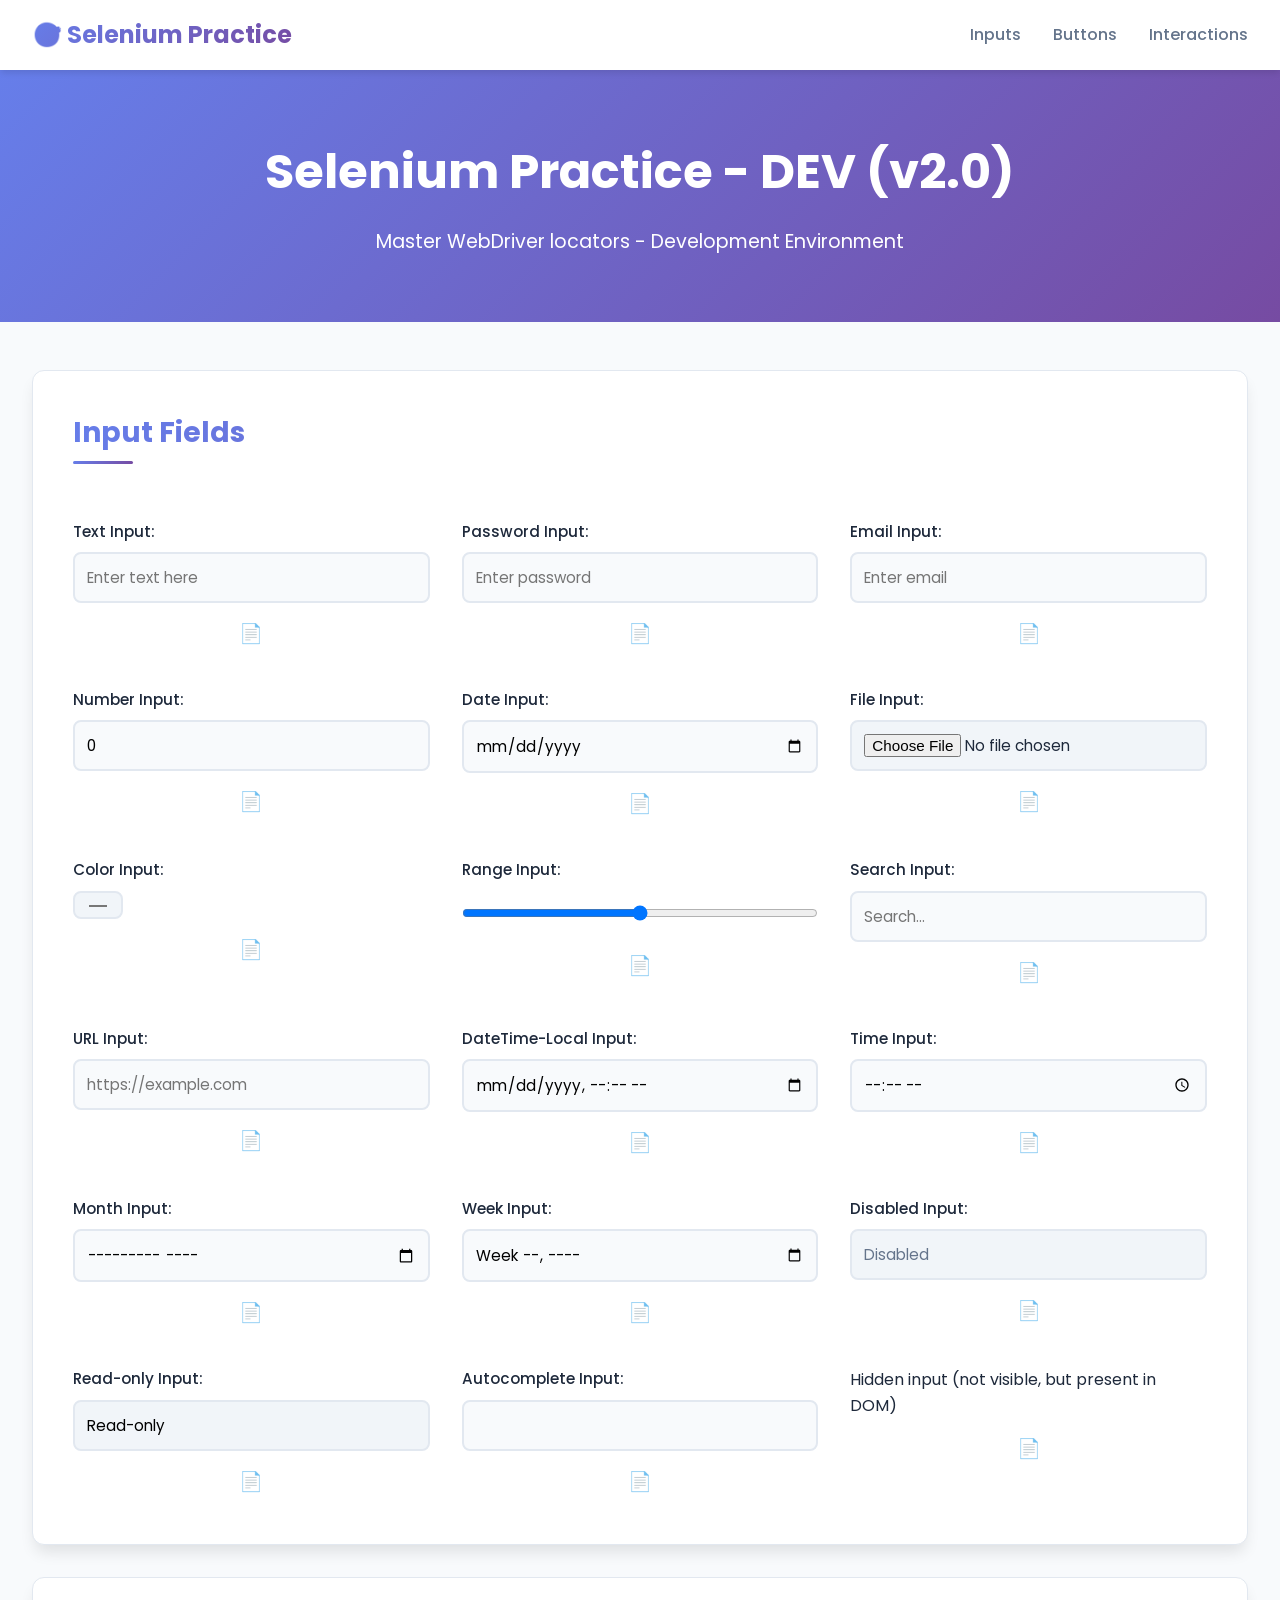
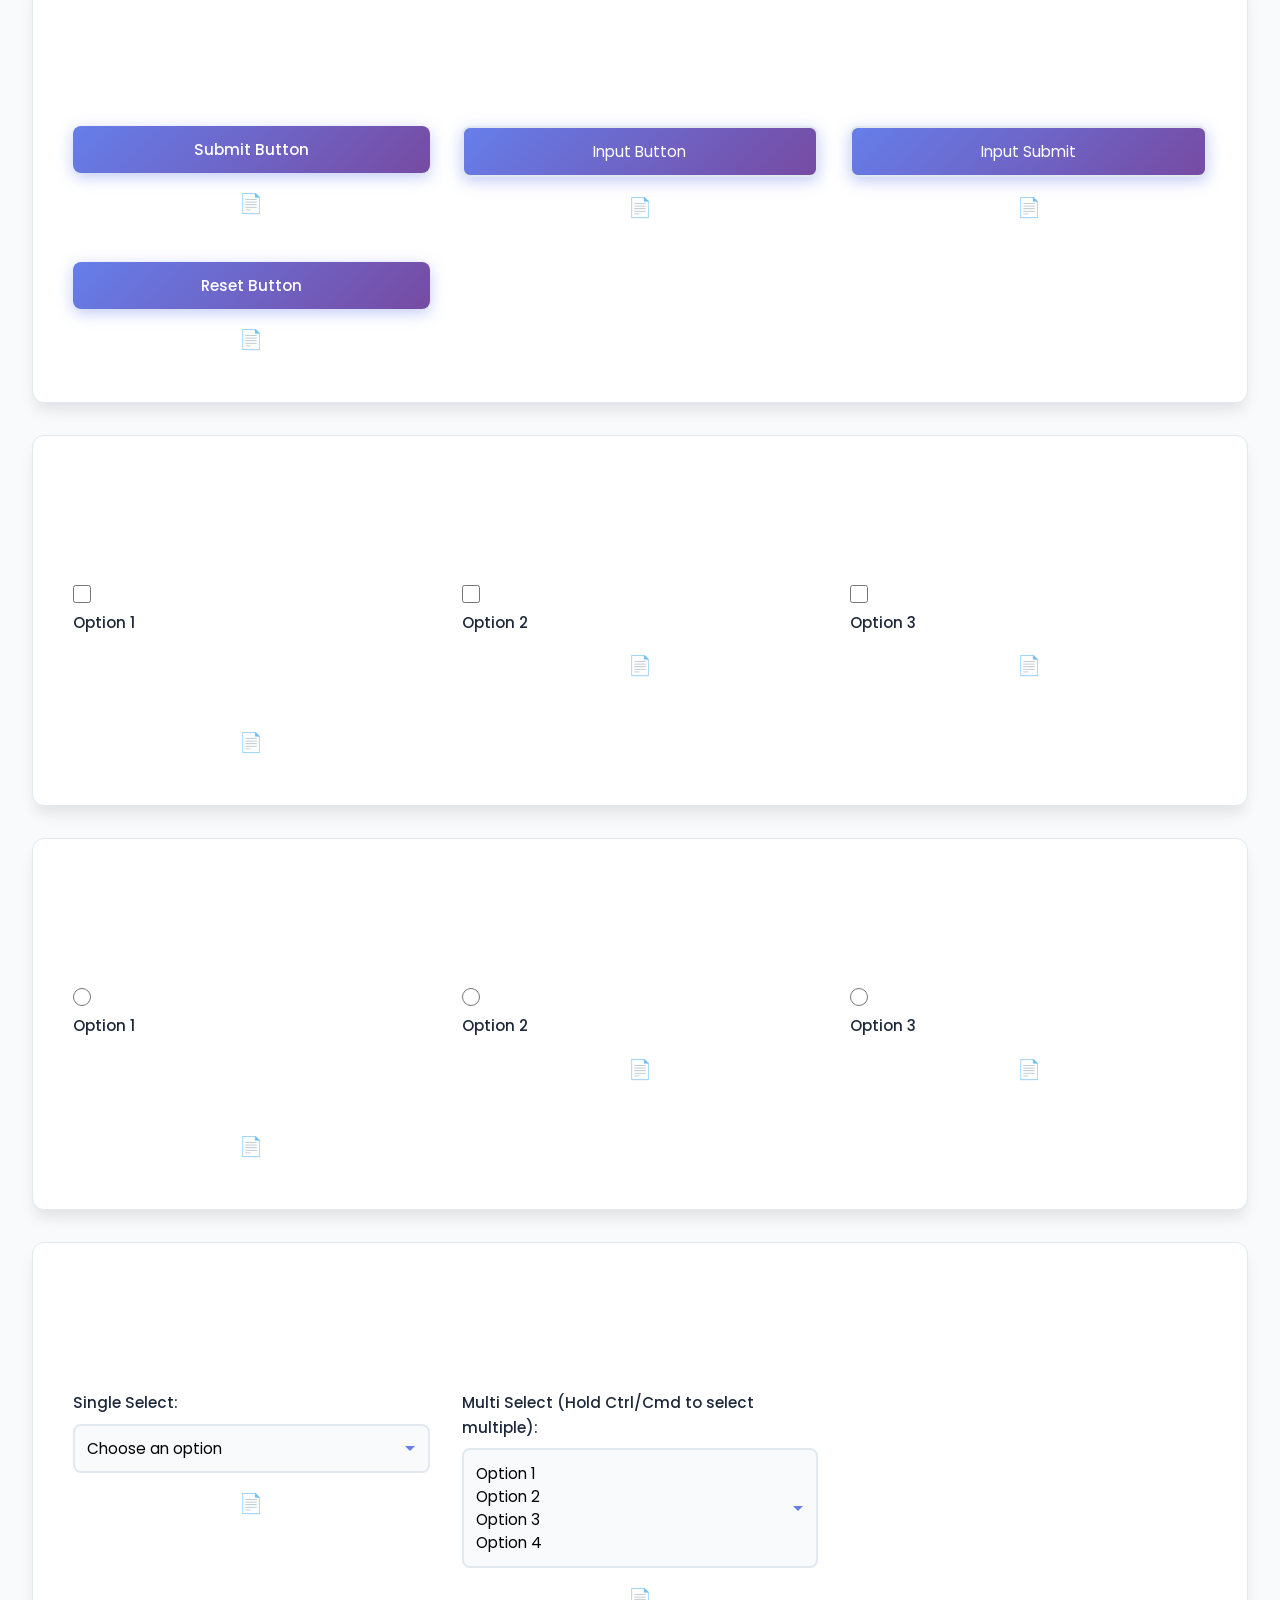
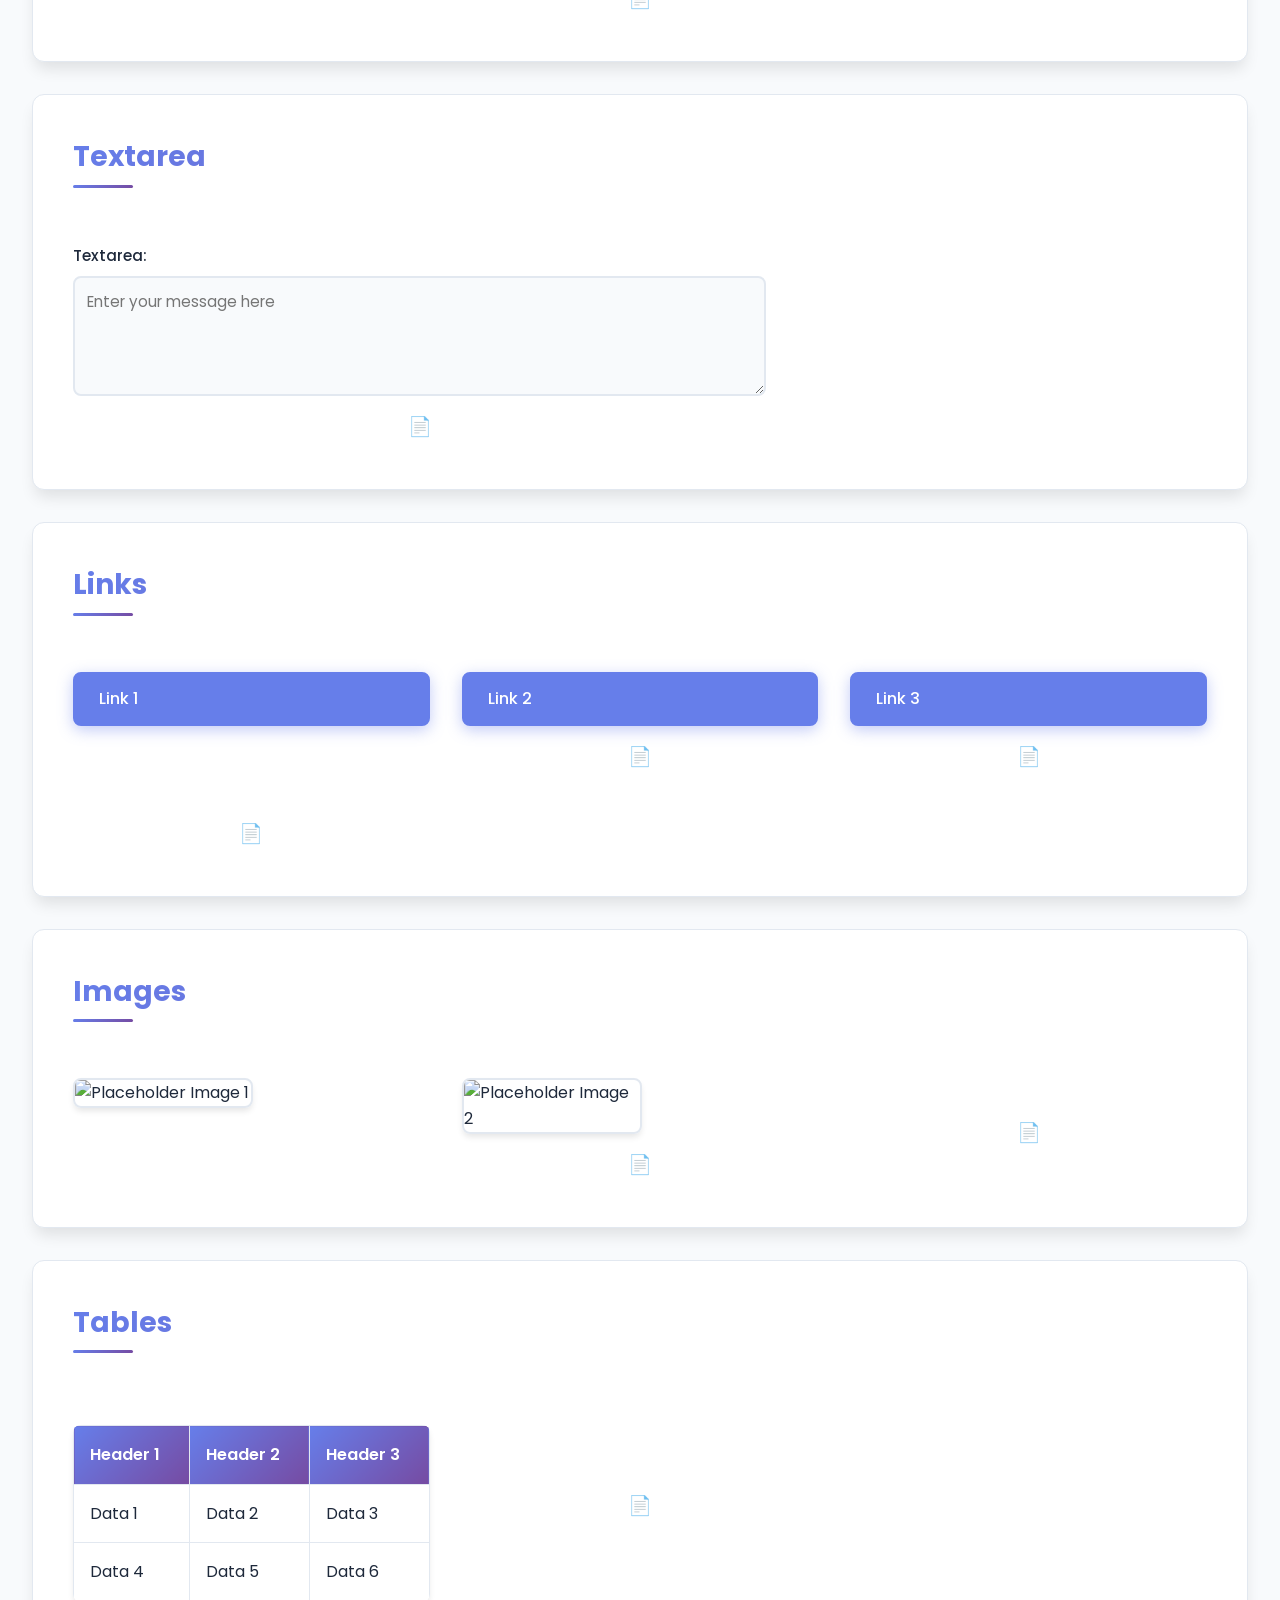
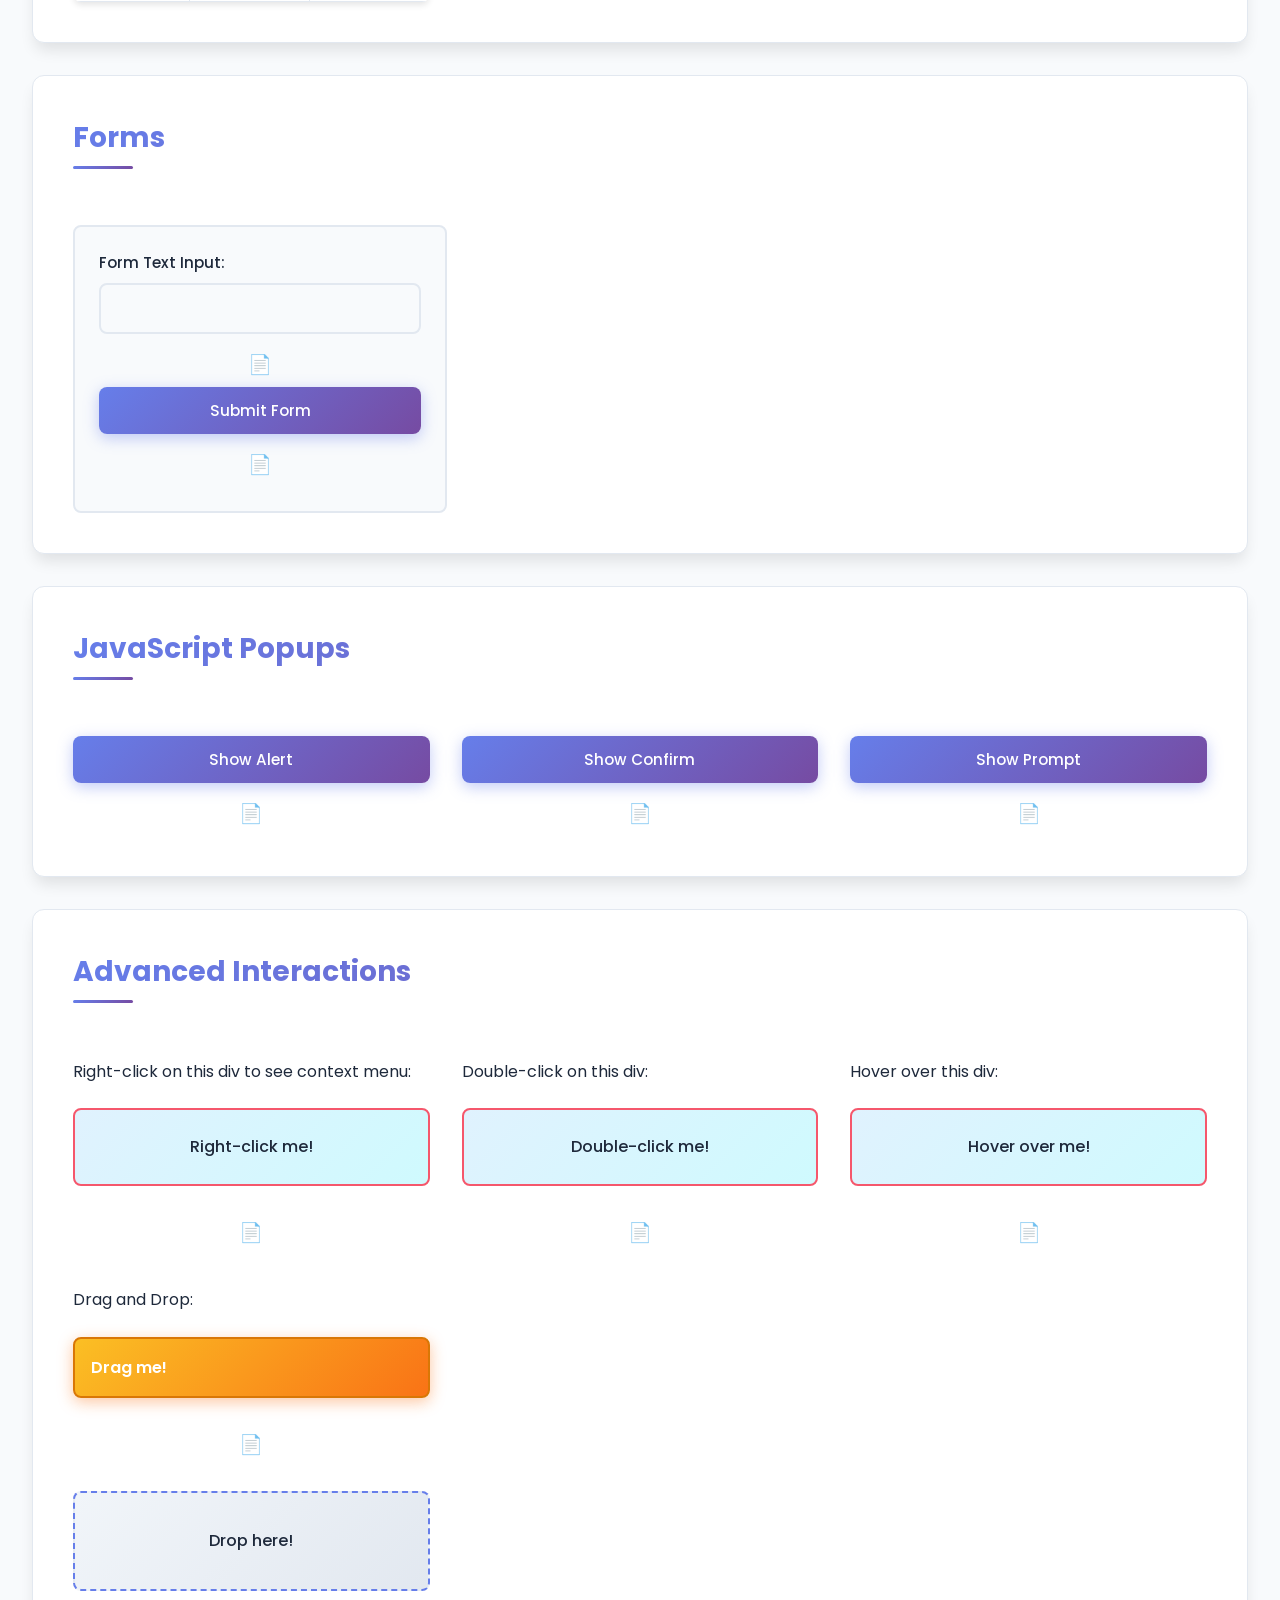
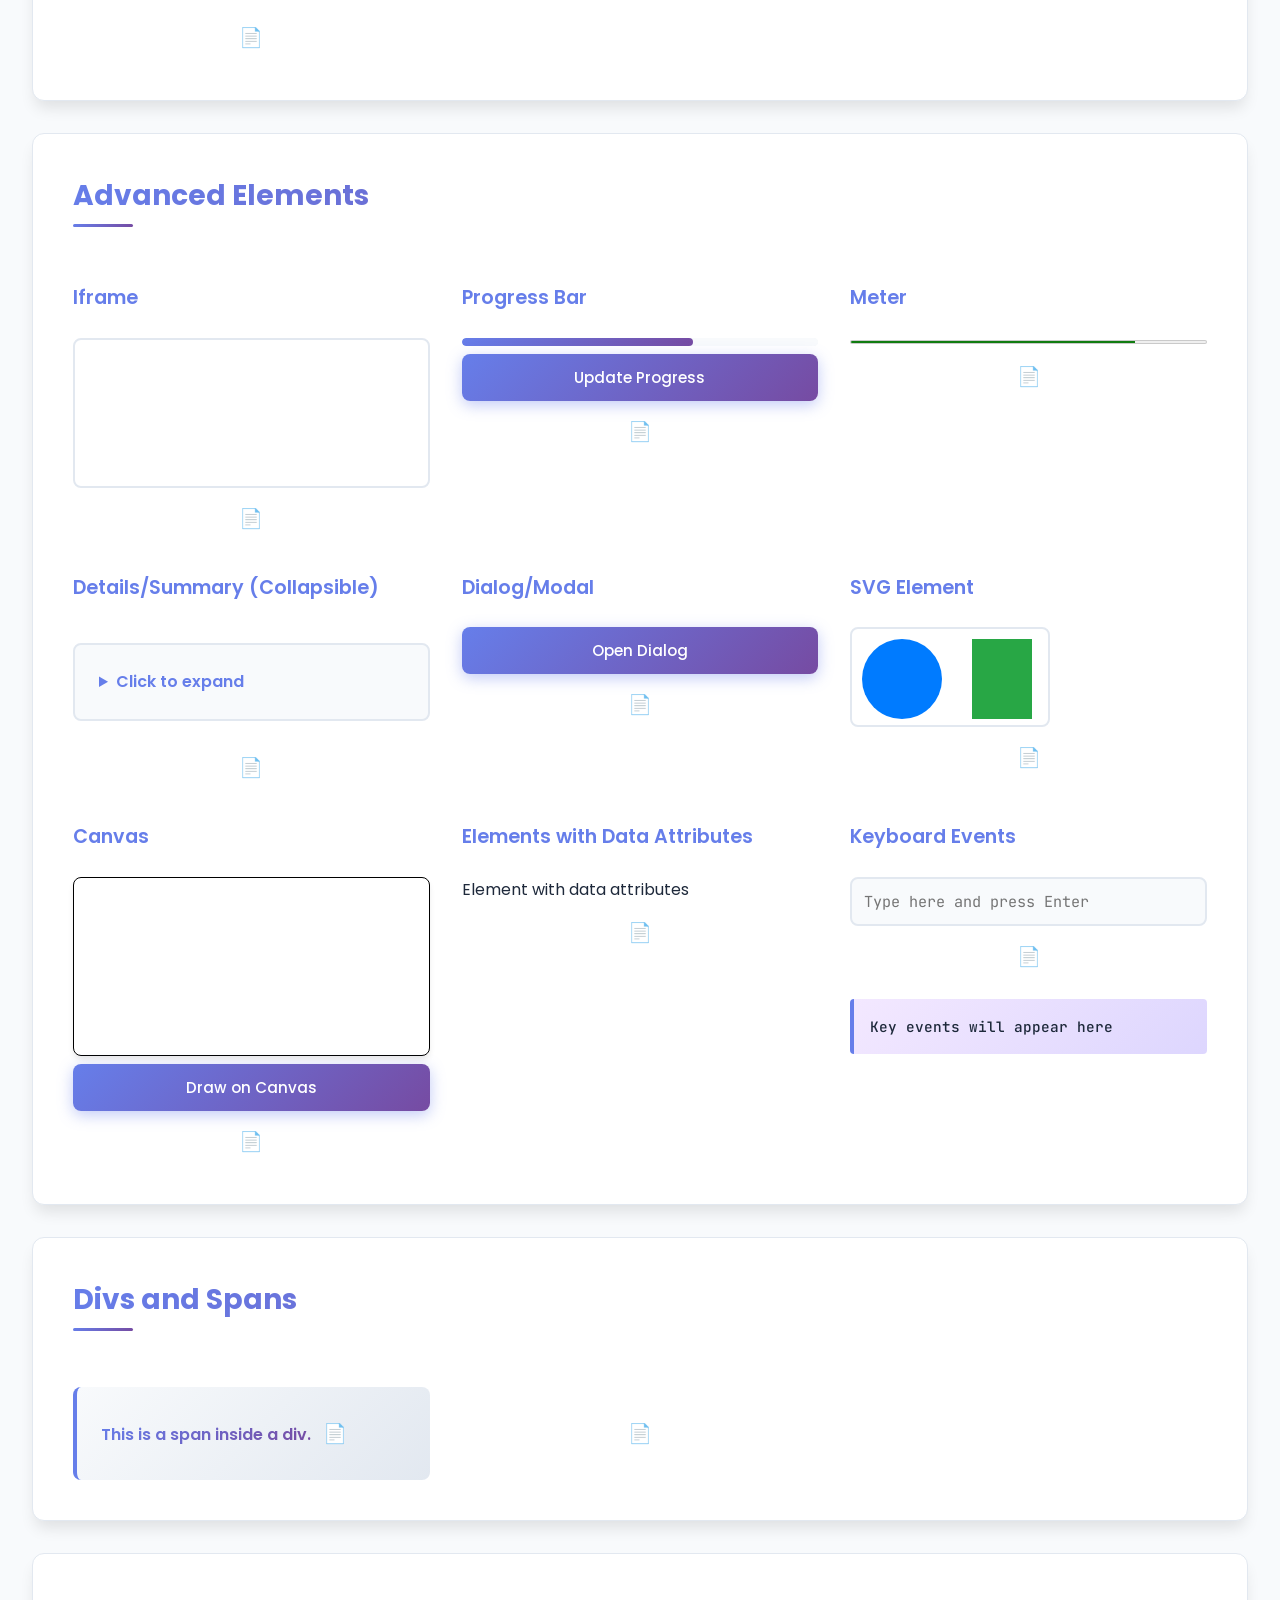
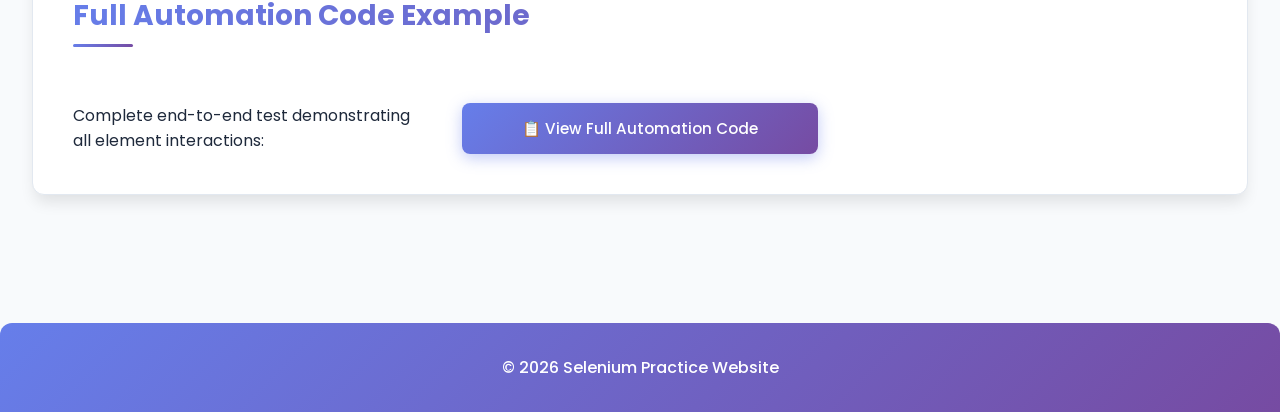
==== dev/index.html @ 6334b83e "Implement Subdirectory-based Multi-Environment Portal (Dev, QA, Prod)" ====
<!DOCTYPE html>
<html lang="en">

<head>
    <meta charset="UTF-8">
    <meta name="viewport" content="width=device-width, initial-scale=1.0">
    <title>Selenium Practice Locators</title>
    <link
        href="https://fonts.googleapis.com/css2?family=Poppins:wght@400;500;600;700&family=JetBrains+Mono:wght@400;600&display=swap"
        rel="stylesheet">
    <link rel="stylesheet" href="style.css">
</head>

<body>
    <nav class="navbar">
        <div class="nav-container">
            <h1 class="nav-logo">🎯 Selenium Practice</h1>
            <ul class="nav-menu">
                <li><a href="#inputs" class="nav-link">Inputs</a></li>
                <li><a href="#buttons" class="nav-link">Buttons</a></li>
                <li><a href="#advanced-interactions" class="nav-link">Interactions</a></li>
            </ul>
        </div>
    </nav>

    <header class="hero">
        <div class="hero-content">
            <h1>Selenium Practice - DEV (v2.0)</h1>
            <p>Master WebDriver locators - Development Environment</p>
        </div>
    </header>

    <!-- Code Popup Modal -->
    <div id="codeModal" class="modal">
        <div class="modal-content">
            <div class="modal-header">
                <h3 id="modalTitle">Selenium Code</h3>
                <button class="modal-close" onclick="closeCodeModal()">&times;</button>
            </div>
            <div class="modal-body">
                <div id="explanationSection" class="explanation-section">
                    <h4>How to use:</h4>
                    <p id="modalExplanation"></p>
                </div>
                <h4>Selenium Code:</h4>
                <div id="modalCode" class="modal-code"></div>
                <button class="btn btn-copy" onclick="copyToClipboard()">📋 Copy Code</button>
            </div>
        </div>
    </div>

    <main>
        <section id="inputs" class="section">
            <h2>Input Fields</h2>
            <div class="element-container">
                <label for="text-input">Text Input:</label>
                <input type="text" id="text-input" name="textInput" placeholder="Enter text here">
                <button class="icon-btn" onclick="showSeleniumCode('text-input')" title="View Selenium Code">📄</button>
            </div>
            <div class="element-container">
                <label for="password-input">Password Input:</label>
                <input type="password" id="password-input" name="passwordInput" placeholder="Enter password">
                <button class="icon-btn" onclick="showSeleniumCode('password-input')"
                    title="View Selenium Code">📄</button>
            </div>
            <div class="element-container">
                <label for="email-input">Email Input:</label>
                <input type="email" id="email-input" name="emailInput" placeholder="Enter email">
                <button class="icon-btn" onclick="showSeleniumCode('email-input')"
                    title="View Selenium Code">📄</button>
            </div>
            <div class="element-container">
                <label for="number-input">Number Input:</label>
                <input type="number" id="number-input" name="numberInput" value="0">
                <button class="icon-btn" onclick="showSeleniumCode('number-input')"
                    title="View Selenium Code">📄</button>
            </div>
            <div class="element-container">
                <label for="date-input">Date Input:</label>
                <input type="date" id="date-input" name="dateInput">
                <button class="icon-btn" onclick="showSeleniumCode('date-input')" title="View Selenium Code">📄</button>
            </div>
            <div class="element-container">
                <label for="file-input">File Input:</label>
                <input type="file" id="file-input" name="fileInput">
                <button class="icon-btn" onclick="showSeleniumCode('file-input')" title="View Selenium Code">📄</button>
            </div>
            <div class="element-container">
                <label for="color-input">Color Input:</label>
                <input type="color" id="color-input" name="colorInput" value="#007bff">
                <button class="icon-btn" onclick="showSeleniumCode('color-input')"
                    title="View Selenium Code">📄</button>
            </div>
            <div class="element-container">
                <label for="range-input">Range Input:</label>
                <input type="range" id="range-input" name="rangeInput" min="0" max="100" value="50">
                <button class="icon-btn" onclick="showSeleniumCode('range-input')"
                    title="View Selenium Code">📄</button>
            </div>
            <div class="element-container">
                <label for="search-input">Search Input:</label>
                <input type="search" id="search-input" name="searchInput" placeholder="Search...">
                <button class="icon-btn" onclick="showSeleniumCode('search-input')"
                    title="View Selenium Code">📄</button>
            </div>
            <div class="element-container">
                <label for="url-input">URL Input:</label>
                <input type="url" id="url-input" name="urlInput" placeholder="https://example.com">
                <button class="icon-btn" onclick="showSeleniumCode('url-input')" title="View Selenium Code">📄</button>
            </div>
            <div class="element-container">
                <label for="datetime-local-input">DateTime-Local Input:</label>
                <input type="datetime-local" id="datetime-local-input" name="datetimeLocalInput">
                <button class="icon-btn" onclick="showSeleniumCode('datetime-local-input')"
                    title="View Selenium Code">📄</button>
            </div>
            <div class="element-container">
                <label for="time-input">Time Input:</label>
                <input type="time" id="time-input" name="timeInput">
                <button class="icon-btn" onclick="showSeleniumCode('time-input')" title="View Selenium Code">📄</button>
            </div>
            <div class="element-container">
                <label for="month-input">Month Input:</label>
                <input type="month" id="month-input" name="monthInput">
                <button class="icon-btn" onclick="showSeleniumCode('month-input')"
                    title="View Selenium Code">📄</button>
            </div>
            <div class="element-container">
                <label for="week-input">Week Input:</label>
                <input type="week" id="week-input" name="weekInput">
                <button class="icon-btn" onclick="showSeleniumCode('week-input')" title="View Selenium Code">📄</button>
            </div>
            <div class="element-container">
                <label for="disabled-input">Disabled Input:</label>
                <input type="text" id="disabled-input" name="disabledInput" value="Disabled" disabled>
                <button class="icon-btn" onclick="showSeleniumCode('disabled-input')"
                    title="View Selenium Code">📄</button>
            </div>
            <div class="element-container">
                <label for="readonly-input">Read-only Input:</label>
                <input type="text" id="readonly-input" name="readonlyInput" value="Read-only" readonly>
                <button class="icon-btn" onclick="showSeleniumCode('readonly-input')"
                    title="View Selenium Code">📄</button>
            </div>
            <div class="element-container">
                <label for="autocomplete-input">Autocomplete Input:</label>
                <input type="text" id="autocomplete-input" name="autocompleteInput" list="fruits">
                <datalist id="fruits">
                    <option value="Apple">
                    <option value="Banana">
                    <option value="Cherry">
                    <option value="Date">
                    <option value="Elderberry">
                </datalist>
                <button class="icon-btn" onclick="showSeleniumCode('autocomplete-input')"
                    title="View Selenium Code">📄</button>
            </div>
            <div class="element-container">
                <input type="hidden" id="hidden-input" name="hiddenInput" value="hidden value">
                <p>Hidden input (not visible, but present in DOM)</p>
                <button class="icon-btn" onclick="showSeleniumCode('hidden-input')"
                    title="View Selenium Code">📄</button>
            </div>
        </section>

        <section id="buttons" class="section">
            <h2>Buttons</h2>
            <div class="element-container">
                <button id="submit-button" class="btn">Submit Button</button>
                <button class="icon-btn" onclick="showSeleniumCode('submit-button')"
                    title="View Selenium Code">📄</button>
            </div>
            <div class="element-container">
                <input type="button" id="input-button" value="Input Button" class="btn">
                <button class="icon-btn" onclick="showSeleniumCode('input-button')"
                    title="View Selenium Code">📄</button>
            </div>
            <div class="element-container">
                <input type="submit" id="input-submit" value="Input Submit" class="btn">
                <button class="icon-btn" onclick="showSeleniumCode('input-submit')"
                    title="View Selenium Code">📄</button>
            </div>
            <div class="element-container">
                <button id="reset-button" class="btn">Reset Button</button>
                <button class="icon-btn" onclick="showSeleniumCode('reset-button')"
                    title="View Selenium Code">📄</button>
            </div>
        </section>

        <section id="checkboxes" class="section">
            <h2>Checkboxes</h2>
            <div class="element-container">
                <input type="checkbox" id="checkbox1" name="checkboxGroup" value="option1">
                <label for="checkbox1">Option 1</label>
            </div>
            <div class="element-container">
                <input type="checkbox" id="checkbox2" name="checkboxGroup" value="option2">
                <label for="checkbox2">Option 2</label>
                <button class="icon-btn" onclick="showSeleniumCode('checkbox2')" title="View Selenium Code">📄</button>
            </div>
            <div class="element-container">
                <input type="checkbox" id="checkbox3" name="checkboxGroup" value="option3">
                <label for="checkbox3">Option 3</label>
                <button class="icon-btn" onclick="showSeleniumCode('checkbox3')" title="View Selenium Code">📄</button>
            </div>
            <button class="icon-btn" onclick="showSeleniumCode('checkbox1')" title="View Selenium Code">📄</button>
        </section>

        <section id="radio-buttons" class="section">
            <h2>Radio Buttons</h2>
            <div class="element-container">
                <input type="radio" id="radio1" name="radioGroup" value="option1">
                <label for="radio1">Option 1</label>
            </div>
            <div class="element-container">
                <input type="radio" id="radio2" name="radioGroup" value="option2">
                <label for="radio2">Option 2</label>
                <button class="icon-btn" onclick="showSeleniumCode('radio2')" title="View Selenium Code">📄</button>
            </div>
            <div class="element-container">
                <input type="radio" id="radio3" name="radioGroup" value="option3">
                <label for="radio3">Option 3</label>
                <button class="icon-btn" onclick="showSeleniumCode('radio3')" title="View Selenium Code">📄</button>
            </div>
            <button class="icon-btn" onclick="showSeleniumCode('radio1')" title="View Selenium Code">📄</button>
        </section>

        <section id="select-dropdowns" class="section">
            <h2>Select Dropdowns</h2>
            <div class="element-container">
                <label for="single-select">Single Select:</label>
                <select id="single-select" name="singleSelect">
                    <option value="">Choose an option</option>
                    <option value="option1">Option 1</option>
                    <option value="option2">Option 2</option>
                    <option value="option3">Option 3</option>
                </select>
                <button class="icon-btn" onclick="showSeleniumCode('single-select')"
                    title="View Selenium Code">📄</button>
            </div>
            <div class="element-container">
                <label for="multi-select">Multi Select (Hold Ctrl/Cmd to select multiple):</label>
                <select id="multi-select" name="multiSelect" multiple size="4">
                    <option value="option1">Option 1</option>
                    <option value="option2">Option 2</option>
                    <option value="option3">Option 3</option>
                    <option value="option4">Option 4</option>
                </select>
                <button class="icon-btn" onclick="showSeleniumCode('multi-select')"
                    title="View Selenium Code">📄</button>
            </div>
        </section>

        <section id="textarea" class="section">
            <h2>Textarea</h2>
            <div class="element-container">
                <label for="text-area">Textarea:</label>
                <textarea id="text-area" name="textArea" rows="4" cols="50"
                    placeholder="Enter your message here"></textarea>
                <button class="icon-btn" onclick="showSeleniumCode('text-area')" title="View Selenium Code">📄</button>
            </div>
        </section>

        <section id="links" class="section">
            <h2>Links</h2>
            <div class="element-container">
                <a href="#" id="link1" class="link">Link 1</a>
            </div>
            <div class="element-container">
                <a href="#" id="link2" class="link">Link 2</a>
                <button class="icon-btn" onclick="showSeleniumCode('link2')" title="View Selenium Code">📄</button>
            </div>
            <div class="element-container">
                <a href="#" id="link3" class="link">Link 3</a>
                <button class="icon-btn" onclick="showSeleniumCode('link3')" title="View Selenium Code">📄</button>
            </div>
            <button class="icon-btn" onclick="showSeleniumCode('link1')" title="View Selenium Code">📄</button>
        </section>

        <section id="images" class="section">
            <h2>Images</h2>
            <div class="element-container">
                <img src="https://via.placeholder.com/150" alt="Placeholder Image 1" id="image1" class="image">
            </div>
            <div class="element-container">
                <img src="https://via.placeholder.com/150" alt="Placeholder Image 2" id="image2" class="image">
                <button class="icon-btn" onclick="showSeleniumCode('image2')" title="View Selenium Code">📄</button>
            </div>
            <button class="icon-btn" onclick="showSeleniumCode('image1')" title="View Selenium Code">📄</button>
        </section>

        <section id="tables" class="section">
            <h2>Tables</h2>
            <table id="sample-table" class="table">
                <thead>
                    <tr>
                        <th>Header 1</th>
                        <th>Header 2</th>
                        <th>Header 3</th>
                    </tr>
                </thead>
                <tbody>
                    <tr>
                        <td>Data 1</td>
                        <td>Data 2</td>
                        <td>Data 3</td>
                    </tr>
                    <tr>
                        <td>Data 4</td>
                        <td>Data 5</td>
                        <td>Data 6</td>
                    </tr>
                </tbody>
            </table>
            <button class="icon-btn" onclick="showSeleniumCode('sample-table')" title="View Selenium Code">📄</button>
        </section>

        <section id="forms" class="section">
            <h2>Forms</h2>
            <form id="sample-form" class="form">
                <div class="element-container">
                    <label for="form-text">Form Text Input:</label>
                    <input type="text" id="form-text" name="formText">
                    <button class="icon-btn" onclick="showSeleniumCode('form-text')"
                        title="View Selenium Code">📄</button>
                </div>
                <div class="element-container">
                    <button type="submit" id="form-submit" class="btn">Submit Form</button>
                    <button class="icon-btn" onclick="showSeleniumCode('form-submit')"
                        title="View Selenium Code">📄</button>
                </div>
            </form>
        </section>

        <section id="javascript-popups" class="section">
            <h2>JavaScript Popups</h2>
            <div class="element-container">
                <button id="alert-button" class="btn" onclick="showAlert()">Show Alert</button>
                <button class="icon-btn" onclick="showSeleniumCode('alert-button')"
                    title="View Selenium Code">📄</button>
            </div>
            <div class="element-container">
                <button id="confirm-button" class="btn" onclick="showConfirm()">Show Confirm</button>
                <button class="icon-btn" onclick="showSeleniumCode('confirm-button')"
                    title="View Selenium Code">📄</button>
            </div>
            <div class="element-container">
                <button id="prompt-button" class="btn" onclick="showPrompt()">Show Prompt</button>
                <button class="icon-btn" onclick="showSeleniumCode('prompt-button')"
                    title="View Selenium Code">📄</button>
            </div>
        </section>

        <section id="advanced-interactions" class="section">
            <h2>Advanced Interactions</h2>
            <div class="element-container">
                <p>Right-click on this div to see context menu:</p>
                <div id="right-click-div" class="interaction-div" oncontextmenu="handleRightClick(event)">Right-click
                    me!</div>
                <button class="icon-btn" onclick="showSeleniumCode('right-click-div')"
                    title="View Selenium Code">📄</button>
            </div>
            <div class="element-container">
                <p>Double-click on this div:</p>
                <div id="double-click-div" class="interaction-div" ondblclick="handleDoubleClick()">Double-click me!
                </div>
                <button class="icon-btn" onclick="showSeleniumCode('double-click-div')"
                    title="View Selenium Code">📄</button>
            </div>
            <div class="element-container">
                <p>Hover over this div:</p>
                <div id="hover-div" class="interaction-div" onmouseover="handleHover()" onmouseout="handleHoverOut()">
                    Hover over me!</div>
                <button class="icon-btn" onclick="showSeleniumCode('hover-div')" title="View Selenium Code">📄</button>
            </div>
            <div class="element-container">
                <p>Drag and Drop:</p>
                <div id="drag-source" class="drag-item" draggable="true" ondragstart="handleDragStart(event)">Drag me!
                </div>
                <button class="icon-btn" onclick="showSeleniumCode('drag-source')"
                    title="View Selenium Code">📄</button>
                <div id="drop-target" class="drop-target" ondrop="handleDrop(event)" ondragover="allowDrop(event)">Drop
                    here!</div>
                <button class="icon-btn" onclick="showSeleniumCode('drop-target')"
                    title="View Selenium Code">📄</button>
            </div>
        </section>

        <section id="advanced-elements" class="section">
            <h2>Advanced Elements</h2>
            <div class="element-container">
                <h3>Iframe</h3>
                <iframe id="sample-iframe"
                    src="data:text/html,<h1>Inside Iframe</h1><p id='iframe-text'>This is content inside an iframe.</p><button id='iframe-button'>Button in iframe</button>"
                    width="100%" height="150"></iframe>
                <button class="icon-btn" onclick="showSeleniumCode('sample-iframe')"
                    title="View Selenium Code">📄</button>
            </div>
            <div class="element-container">
                <h3>Progress Bar</h3>
                <progress id="progress-bar" value="65" max="100"></progress>
                <button id="update-progress" class="btn" onclick="updateProgress()">Update Progress</button>
                <button class="icon-btn" onclick="showSeleniumCode('progress-bar')"
                    title="View Selenium Code">📄</button>
            </div>
            <div class="element-container">
                <h3>Meter</h3>
                <meter id="meter-element" value="0.8" min="0" max="1" low="0.3" high="0.7" optimum="0.9"></meter>
                <button class="icon-btn" onclick="showSeleniumCode('meter-element')"
                    title="View Selenium Code">📄</button>
            </div>
            <div class="element-container">
                <h3>Details/Summary (Collapsible)</h3>
                <details id="details-element">
                    <summary id="summary-element">Click to expand</summary>
                    <p>This is hidden content that can be toggled.</p>
                </details>
                <button class="icon-btn" onclick="showSeleniumCode('details-element')"
                    title="View Selenium Code">📄</button>
            </div>
            <div class="element-container">
                <h3>Dialog/Modal</h3>
                <button id="open-dialog" class="btn" onclick="openDialog()">Open Dialog</button>
                <dialog id="sample-dialog">
                    <h3>Modal Dialog</h3>
                    <p>This is a native HTML dialog element.</p>
                    <button id="close-dialog" onclick="closeDialog()">Close</button>
                </dialog>
                <button class="icon-btn" onclick="showSeleniumCode('open-dialog')"
                    title="View Selenium Code">📄</button>
            </div>
            <div class="element-container">
                <h3>SVG Element</h3>
                <svg id="sample-svg" width="200" height="100">
                    <circle id="svg-circle" cx="50" cy="50" r="40" fill="#007bff" onclick="handleSvgClick()"></circle>
                    <rect id="svg-rect" x="120" y="10" width="60" height="80" fill="#28a745"></rect>
                </svg>
                <button class="icon-btn" onclick="showSeleniumCode('sample-svg')" title="View Selenium Code">📄</button>
            </div>
            <div class="element-container">
                <h3>Canvas</h3>
                <canvas id="sample-canvas" width="200" height="100" style="border:1px solid #000;"></canvas>
                <button id="draw-canvas" class="btn" onclick="drawOnCanvas()">Draw on Canvas</button>
                <button class="icon-btn" onclick="showSeleniumCode('sample-canvas')"
                    title="View Selenium Code">📄</button>
            </div>
            <div class="element-container">
                <h3>Elements with Data Attributes</h3>
                <div id="data-div" data-test-id="sample-data" data-value="123">
                    <span id="data-span" data-role="label" data-type="text">Element with data attributes</span>
                </div>
                <button class="icon-btn" onclick="showSeleniumCode('data-div')" title="View Selenium Code">📄</button>
            </div>
            <div class="element-container">
                <h3>Keyboard Events</h3>
                <input type="text" id="key-input" placeholder="Type here and press Enter"
                    onkeydown="handleKeyDown(event)">
                <button class="icon-btn" onclick="showSeleniumCode('key-input')" title="View Selenium Code">📄</button>
                <p id="key-output">Key events will appear here</p>
            </div>
        </section>

        <section id="divs-spans" class="section">
            <h2>Divs and Spans</h2>
            <div id="sample-div" class="sample-div">
                <span id="sample-span" class="sample-span">This is a span inside a div.</span>
                <button class="icon-btn" onclick="showSeleniumCode('sample-span')"
                    title="View Selenium Code">📄</button>
            </div>
            <button class="icon-btn" onclick="showSeleniumCode('sample-div')" title="View Selenium Code">📄</button>
        </section>

        <section id="full-automation" class="section">
            <h2>Full Automation Code Example</h2>
            <p>Complete end-to-end test demonstrating all element interactions:</p>
            <button class="btn" onclick="showFullAutomationCode()">📋 View Full Automation Code</button>
        </section>
    </main>

    <footer>
        <p>&copy; 2026 Selenium Practice Website</p>
    </footer>

    <script>
        function showAlert() {
            alert('This is a JavaScript alert popup!');
        }

        function showConfirm() {
            const result = confirm('Are you sure you want to proceed?');
            alert('You clicked: ' + (result ? 'OK' : 'Cancel'));
        }

        function showPrompt() {
            const result = prompt('Please enter your name:', 'John Doe');
            if (result !== null) {
                alert('Hello, ' + result + '!');
            } else {
                alert('You cancelled the prompt.');
            }
        }

        function handleRightClick(event) {
            event.preventDefault();
            alert('Right-click detected! Context menu would appear here.');
        }

        function handleDoubleClick() {
            alert('Double-click detected!');
        }

        function handleHover() {
            const div = document.getElementById('hover-div');
            div.style.backgroundColor = '#ffeb3b';
            div.textContent = 'Hovered!';
        }

        function handleHoverOut() {
            const div = document.getElementById('hover-div');
            div.style.backgroundColor = '';
            div.textContent = 'Hover over me!';
        }

        function handleDragStart(event) {
            event.dataTransfer.setData('text/plain', event.target.id);
        }

        function allowDrop(event) {
            event.preventDefault();
        }

        function handleDrop(event) {
            event.preventDefault();
            const data = event.dataTransfer.getData('text/plain');
            const draggedElement = document.getElementById(data);
            event.target.appendChild(draggedElement);
            alert('Element dropped successfully!');
        }

        function updateProgress() {
            const progress = document.getElementById('progress-bar');
            progress.value = Math.min(progress.value + 10, 100);
        }

        function openDialog() {
            document.getElementById('sample-dialog').showModal();
        }

        function closeDialog() {
            document.getElementById('sample-dialog').close();
        }

        function handleSvgClick() {
            alert('SVG circle clicked!');
        }

        function drawOnCanvas() {
            const canvas = document.getElementById('sample-canvas');
            const ctx = canvas.getContext('2d');
            ctx.fillStyle = '#007bff';
            ctx.fillRect(10, 10, 50, 50);
            ctx.fillStyle = '#28a745';
            ctx.beginPath();
            ctx.arc(150, 50, 30, 0, 2 * Math.PI);
            ctx.fill();
        }

        function handleKeyDown(event) {
            const output = document.getElementById('key-output');
            if (event.key === 'Enter') {
                output.textContent = 'Enter key pressed!';
            } else {
                output.textContent = `Key pressed: ${event.key} (code: ${event.code})`;
            }
        }

        function showSeleniumCode(elementId) {
            const { code, explanation } = generateSeleniumCode(elementId);
            document.getElementById('modalTitle').textContent = `Selenium Code - ${elementId}`;
            document.getElementById('modalExplanation').textContent = explanation;
            document.getElementById('modalCode').innerHTML = code;
            document.getElementById('codeModal').style.display = 'block';
        }

        function closeCodeModal() {
            document.getElementById('codeModal').style.display = 'none';
        }

        function copyToClipboard() {
            const codeElement = document.getElementById('modalCode');
            const text = codeElement.innerText;
            navigator.clipboard.writeText(text).then(() => {
                const btn = document.querySelector('.btn-copy');
                const originalText = btn.textContent;
                btn.textContent = '✓ Copied!';
                setTimeout(() => {
                    btn.textContent = originalText;
                }, 2000);
            });
        }

        window.onclick = function (event) {
            const modal = document.getElementById('codeModal');
            if (event.target === modal) {
                modal.style.display = 'none';
            }
        }

        function generateSeleniumCode(elementId) {
            const element = document.getElementById(elementId);
            const tagName = element.tagName.toLowerCase();
            const elementType = element.type || '';
            const name = element.name || '';
            const code = [];
            let explanation = '';

            // Add common imports for most scenarios
            code.push('from selenium import webdriver');
            code.push('from selenium.webdriver.common.by import By');
            code.push('from selenium.webdriver.support.ui import WebDriverWait');
            code.push('from selenium.webdriver.support import expected_conditions as EC');
            code.push('from selenium.webdriver.support.ui import Select');
            code.push('from selenium.webdriver.common.action_chains import ActionChains');
            code.push('from selenium.webdriver.common.keys import Keys');
            code.push('');
            code.push('# Initialize driver');
            code.push('driver = webdriver.Chrome()');
            code.push('driver.get("http://localhost:8000")');
            code.push('');
            code.push('# Find by ID');
            code.push(`element = driver.find_element(By.ID, "${elementId}")`);

            if (name) {
                code.push('');
                code.push('# Find by name');
                code.push(`element_by_name = driver.find_element(By.NAME, "${name}")`);
            }

            code.push('');
            code.push('# Find by CSS selector');
            code.push(`element_by_css = driver.find_element(By.CSS_SELECTOR, "${tagName}#${elementId}")`);

            code.push('');
            code.push('# Find by XPath');
            code.push(`element_by_xpath = driver.find_element(By.XPATH, "//${tagName}[@id='${elementId}']")`);

            // Element-specific actions
            if (tagName === 'input') {
                if (elementType === 'text' || elementType === 'password' || elementType === 'email' || elementType === 'search' || elementType === 'url' || elementType === 'tel') {
                    code.push('');
                    code.push('// Send keys (type text)');
                    code.push('element.sendKeys("sample text");');
                    explanation = `This ${elementType} input field allows text entry. Use sendKeys() to type text into the field. Clear it first with clear() if needed.`;
                } else if (elementType === 'checkbox' || elementType === 'radio') {
                    code.push('');
                    code.push('// Click to select');
                    code.push('element.click();');
                    code.push('');
                    code.push('// Check if selected');
                    code.push('boolean isSelected = element.isSelected();');
                    explanation = `This is a ${elementType} input. Use click() to toggle it and isSelected() to verify its state.`;
                } else if (elementType === 'file') {
                    code.push('');
                    code.push('// Upload file');
                    code.push('element.sendKeys("C:\\\\path\\\\to\\\\file.txt");');
                    explanation = 'File input fields use sendKeys() with the file path to upload files. Provide the absolute path to the file.';
                } else if (elementType === 'button' || elementType === 'submit') {
                    code.push('');
                    code.push('// Click button');
                    code.push('element.click();');
                    explanation = 'This button element can be clicked with the click() method to perform an action.';
                } else if (elementType === 'date' || elementType === 'time' || elementType === 'datetime-local' || elementType === 'month' || elementType === 'week') {
                    code.push('');
                    code.push(`// Set ${elementType}`);
                    code.push('element.sendKeys("12312020");  // Format varies by type');
                    explanation = `This is a ${elementType} picker input. Different browsers handle these differently - some support sendKeys, others require JavaScript interaction.`;
                } else if (elementType === 'color') {
                    code.push('');
                    code.push('// Get color value');
                    code.push('String colorValue = element.getAttribute("value");');
                    code.push('');
                    code.push('// Set color value');
                    code.push('JavascriptExecutor js = (JavascriptExecutor) driver;');
                    code.push('js.executeScript("arguments[0].value = \'#007bff\'", element);');
                    explanation = 'Color input fields store hex color values. Use getAttribute("value") to get the selected color. JavaScript may be needed to set colors in some browsers.';
                } else if (elementType === 'range') {
                    code.push('');
                    code.push('// Get range value');
                    code.push('String rangeValue = element.getAttribute("value");');
                    code.push('');
                    code.push('// Set range value');
                    code.push('JavascriptExecutor js = (JavascriptExecutor) driver;');
                    code.push('js.executeScript("arguments[0].value = 75; arguments[0].dispatchEvent(new Event(\'input\'))", element);');
                    explanation = 'Range sliders require JavaScript to set values since they cannot be interacted with directly. Get the current value with getAttribute("value").';
                } else if (elementType === 'hidden') {
                    code.push('');
                    code.push('// Get hidden input value');
                    code.push('String hiddenValue = element.getAttribute("value");');
                    explanation = 'Hidden inputs are not visible on the page but can be accessed via WebDriver. Use getAttribute("value") to retrieve their value.';
                } else {
                    code.push('');
                    code.push('// Generic input element');
                    code.push('String value = element.getAttribute("value");');
                    explanation = 'This is a generic input element. Use getAttribute("value") to get the current value and sendKeys() to enter text.';
                }
            } else if (tagName === 'button') {
                code.push('');
                code.push('// Click button');
                code.push('element.click();');
                explanation = 'This is a button element. Use click() to activate it.';
            } else if (tagName === 'select') {
                code.push('');
                code.push('// Select by visible text');
                code.push('Select select = new Select(element);');
                code.push('select.selectByVisibleText("Option 1");');
                code.push('');
                code.push('// Select by value');
                code.push('select.selectByValue("option1");');
                code.push('');
                code.push('// Select by index');
                code.push('select.selectByIndex(0);');
                code.push('');
                code.push('// Get all selected options');
                code.push('List<WebElement> selectedOptions = select.getAllSelectedOptions();');
                code.push('import org.openqa.selenium.support.ui.Select;');
                explanation = 'Select elements require the Select class. Use selectByVisibleText(), selectByValue(), or selectByIndex(). For multi-select, use getAllSelectedOptions().';
            } else if (tagName === 'textarea') {
                code.push('');
                code.push('// Send keys (type text)');
                code.push('element.sendKeys("Sample text content");');
                code.push('');
                code.push('// Clear and type new text');
                code.push('element.clear();');
                code.push('element.sendKeys("New content");');
                code.push('');
                code.push('// Get current text');
                code.push('String currentText = element.getAttribute("value");');
                explanation = 'Textarea is multi-line text input. Use sendKeys() to type, clear() to empty, and getAttribute("value") to get current content.';
            } else if (tagName === 'a') {
                code.push('');
                code.push('// Click link');
                code.push('element.click();');
                code.push('');
                code.push('// Get link text');
                code.push('String linkText = element.getText();');
                code.push('');
                code.push('// Get href attribute');
                code.push('String href = element.getAttribute("href");');
                code.push('');
                code.push('// Get target attribute');
                code.push('String target = element.getAttribute("target");');
                explanation = 'Links can be clicked to navigate. Use getText() for link text, getAttribute("href") for URL, and getAttribute("target") for target behavior.';
            } else if (tagName === 'img') {
                code.push('');
                code.push('// Get image source');
                code.push('String src = element.getAttribute("src");');
                code.push('');
                code.push('// Get alt text');
                code.push('String alt = element.getAttribute("alt");');
                code.push('');
                code.push('// Check if image is displayed');
                code.push('boolean isDisplayed = element.isDisplayed();');
                code.push('');
                code.push('// Get image dimensions');
                code.push('int width = element.getSize().getWidth();');
                code.push('int height = element.getSize().getHeight();');
                explanation = 'Images are not directly clickable. Access src and alt attributes, use getSize() to verify dimensions, and isDisplayed() to check visibility.';
            } else if (tagName === 'iframe') {
                code.push('');
                code.push('// Switch to iframe');
                code.push('driver.switchTo().frame(element);');
                code.push('');
                code.push('// Find element inside iframe');
                code.push('WebElement iframeElement = driver.findElement(By.id("iframe-text"));');
                code.push('String iframeText = iframeElement.getText();');
                code.push('');
                code.push('// Switch back to main content');
                code.push('driver.switchTo().defaultContent();');
                explanation = 'Iframes create separate contexts. Use switchTo().frame() to interact with iframe contents, then switchTo().defaultContent() to return.';
            } else if (tagName === 'progress') {
                code.push('');
                code.push('// Get progress value');
                code.push('String value = element.getAttribute("value");');
                code.push('String max = element.getAttribute("max");');
                code.push('');
                code.push('// Calculate percentage');
                code.push('double percentage = (Double.parseDouble(value) / Double.parseDouble(max)) * 100;');
                explanation = 'Progress bars show completion. Get value and max attributes, then calculate percentage to verify progress state.';
            } else if (tagName === 'meter') {
                code.push('');
                code.push('// Get meter value');
                code.push('String value = element.getAttribute("value");');
                code.push('String min = element.getAttribute("min");');
                code.push('String max = element.getAttribute("max");');
                code.push('String low = element.getAttribute("low");');
                code.push('String high = element.getAttribute("high");');
                explanation = 'Meter elements display measurements. Check value, min, max, low, and high attributes to verify measurement state.';
            } else if (tagName === 'details') {
                code.push('');
                code.push('// Click to expand/collapse');
                code.push('element.click();');
                code.push('');
                code.push('// Check if open');
                code.push('boolean isOpen = element.getAttribute("open") != null;');
                code.push('');
                code.push('// Get summary and content');
                code.push('WebElement summary = element.findElement(By.tagName("summary"));');
                code.push('String summaryText = summary.getText();');
                explanation = 'Details elements are collapsible sections. Click to toggle, check "open" attribute, and use findElement() to access summary and content.';
            } else if (tagName === 'svg') {
                code.push('');
                code.push('// Find SVG elements');
                code.push('WebElement circle = driver.findElement(By.id("svg-circle"));');
                code.push('');
                code.push('// Get SVG attributes');
                code.push('String fillColor = circle.getAttribute("fill");');
                code.push('String cx = circle.getAttribute("cx");');
                code.push('String cy = circle.getAttribute("cy");');
                code.push('');
                code.push('// Click SVG element');
                code.push('circle.click();');
                explanation = 'SVG elements can be clicked by finding child elements. Locate by ID/CSS and interact like regular elements, access SVG-specific attributes.';
            } else if (tagName === 'canvas') {
                code.push('');
                code.push('// Canvas requires JavaScript for content interaction');
                code.push('JavascriptExecutor js = (JavascriptExecutor) driver;');
                code.push('');
                code.push('// Execute JavaScript to draw');
                code.push('js.executeScript("drawOnCanvas()");');
                code.push('');
                code.push('// Get canvas as image (base64)');
                code.push('String canvasBase64 = (String) js.executeScript(');
                code.push('    "return document.querySelector(\'canvas\').toDataURL()"');
                code.push(');');
                explanation = 'Canvas elements require JavascriptExecutor for testing. Use it to interact with canvas or capture canvas content as image data.';
            } else if (tagName === 'table') {
                code.push('');
                code.push('// Get all rows');
                code.push('List<WebElement> rows = element.findElements(By.tagName("tr"));');
                code.push('');
                code.push('// Get specific cell');
                code.push('WebElement cell = element.findElement(By.xpath(".//tr[1]/td[1]"));');
                code.push('String cellText = cell.getText();');
                code.push('');
                code.push('// Iterate through table data');
                code.push('for (WebElement row : rows) {');
                code.push('    List<WebElement> cells = row.findElements(By.tagName("td"));');
                code.push('    for (WebElement cellData : cells) {');
                code.push('        System.out.println(cellData.getText());');
                code.push('    }');
                code.push('}');
                explanation = 'For tables, use findElements() to locate rows and cells. Navigate structure with tr and td tags. Iterate through rows to extract data.';
            } else if (tagName === 'form') {
                code.push('');
                code.push('// Get form ID');
                code.push('String formId = element.getAttribute("id");');
                code.push('');
                code.push('// Find elements within form');
                code.push('WebElement input = element.findElement(By.id("form-text"));');
                code.push('WebElement submitBtn = element.findElement(By.id("form-submit"));');
                code.push('');
                code.push('// Fill form and submit');
                code.push('input.sendKeys("form data");');
                code.push('submitBtn.click();');
                explanation = 'Forms contain multiple inputs. Find elements within using relative XPath or nested findElements(). Fill inputs and click submit to submit.';
            } else if (tagName === 'dialog') {
                code.push('');
                code.push('// Check if dialog is displayed');
                code.push('boolean isDisplayed = element.isDisplayed();');
                code.push('');
                code.push('// Get dialog text');
                code.push('String dialogText = element.getText();');
                code.push('');
                code.push('// Find and click button in dialog');
                code.push('WebElement closeBtn = element.findElement(By.id("close-dialog"));');
                code.push('closeBtn.click();');
                explanation = 'Dialog elements are modal windows. Check if displayed, get content with getText(), interact with buttons inside to close.';
            } else if (elementId === 'data-div') {
                code.push('');
                code.push('// Find by data attribute');
                code.push(`WebElement dataElement = driver.findElement(By.cssSelector("[data-test-id='sample-data']"));`);
                code.push('String dataValue = dataElement.getAttribute("data-value");');
                code.push('');
                code.push('// Find by any data attribute');
                code.push(`WebElement element = driver.findElement(By.cssSelector("[data-role='label']"));`);
                explanation = 'Elements with custom data attributes use CSS selectors with attribute selectors. Access values with getAttribute().';
            } else if (elementId === 'key-input') {
                code.push('');
                code.push('// Send keyboard keys');
                code.push('element.sendKeys("test input");');
                code.push('element.sendKeys(Keys.ENTER);');
                code.push('');
                code.push('// Or use Actions for keyboard');
                code.push('import org.openqa.selenium.Keys;');
                code.push('import org.openqa.selenium.interactions.Actions;');
                code.push('');
                code.push('Actions actions = new Actions(driver);');
                code.push('actions.keyDown(Keys.SHIFT).sendKeys("a").keyUp(Keys.SHIFT).perform();');
                explanation = 'For keyboard inputs, use sendKeys() for simple text or Keys enum for special keys. For complex keyboard combinations, use Actions class with keyDown() and keyUp().';
            } else if (elementId === 'right-click-div') {
                code.push('');
                code.push('# Import Actions class');
                code.push('from selenium.webdriver.common.action_chains import ActionChains');
                code.push('');
                code.push('# Perform right-click (context menu)');
                code.push('actions = ActionChains(driver)');
                code.push('actions.context_click(element).perform()');
                code.push('');
                code.push('# Handle alert if needed');
                code.push('import time');
                code.push('time.sleep(0.5)');
                code.push('alert = driver.switch_to.alert');
                code.push('alert.accept()');
                explanation = 'For right-click interactions, use ActionChains with context_click() method. This triggers a context menu or right-click event handler.';
            } else if (elementId === 'double-click-div') {
                code.push('');
                code.push('# Import Actions class');
                code.push('from selenium.webdriver.common.action_chains import ActionChains');
                code.push('');
                code.push('# Perform double-click');
                code.push('actions = ActionChains(driver)');
                code.push('actions.double_click(element).perform()');
                explanation = 'For double-click interactions, use ActionChains with double_click() method to trigger double-click event handlers.';
            } else if (elementId === 'hover-div') {
                code.push('');
                code.push('# Import Actions class');
                code.push('from selenium.webdriver.common.action_chains import ActionChains');
                code.push('');
                code.push('# Perform hover (mouse over)');
                code.push('actions = ActionChains(driver)');
                code.push('actions.move_to_element(element).perform()');
                code.push('');
                code.push('# Verify element changed state');
                code.push('bg_color = element.value_of_css_property("background-color")');
                code.push('print(f"Background color: {bg_color}")');
                explanation = 'For hover interactions, use ActionChains with move_to_element() to trigger mouseover event handlers. Monitor CSS property changes to verify hover effects.';
            } else if (elementId === 'drag-source') {
                code.push('');
                code.push('# Import Actions class');
                code.push('from selenium.webdriver.common.action_chains import ActionChains');
                code.push('');
                code.push('# Find both drag source and drop target');
                code.push('drag_source = driver.find_element(By.ID, "drag-source")');
                code.push('drop_target = driver.find_element(By.ID, "drop-target")');
                code.push('');
                code.push('# Perform drag and drop');
                code.push('actions = ActionChains(driver)');
                code.push('actions.drag_and_drop(drag_source, drop_target).perform()');
                explanation = 'For drag operations, use ActionChains with drag_and_drop() method. Specify both the source element to drag and the target element to drop onto.';
            } else if (elementId === 'drop-target') {
                code.push('');
                code.push('# Import Actions class');
                code.push('from selenium.webdriver.common.action_chains import ActionChains');
                code.push('');
                code.push('# Find both drag source and drop target');
                code.push('drag_source = driver.find_element(By.ID, "drag-source")');
                code.push('drop_target = driver.find_element(By.ID, "drop-target")');
                code.push('');
                code.push('# Perform drag and drop');
                code.push('actions = ActionChains(driver)');
                code.push('actions.drag_and_drop(drag_source, drop_target).perform()');
                explanation = 'Drop targets receive dragged elements. Use drag_and_drop() to move an element from source to this target. The drop operation is part of the drag action.';
            } else if (elementId === 'key-input') {
                code.push('');
                code.push('# Send keyboard keys');
                code.push('element.send_keys("test input")');
                code.push('element.send_keys(Keys.ENTER)');
                code.push('');
                code.push('# Or use ActionChains for keyboard');
                code.push('from selenium.webdriver.common.action_chains import ActionChains');
                code.push('');
                code.push('actions = ActionChains(driver)');
                code.push('actions.key_down(Keys.SHIFT).send_keys("a").key_up(Keys.SHIFT).perform()');
                explanation = 'For keyboard inputs, use send_keys() for simple text or Keys enum for special keys. For complex keyboard combinations, use ActionChains with key_down() and key_up().';
            } else if (tagName === 'div' || tagName === 'span' || tagName === 'p' || tagName === 'h1' || tagName === 'h2' || tagName === 'h3' || tagName === 'h4' || tagName === 'h5' || tagName === 'h6') {
                code.push('');
                code.push('# Get element text');
                code.push('text = element.text');
                code.push('');
                code.push('# Wait for element visibility');
                code.push('wait = WebDriverWait(driver, 10)');
                code.push('wait.until(EC.visibility_of(element))');
                code.push('');
                code.push('# Check if element is displayed');
                code.push('is_displayed = element.is_displayed()');
                explanation = `This is a ${tagName} element. Use text property to get its content, wait for visibility with WebDriverWait, and is_displayed() to verify it's visible.`;
            } else {
                code.push('');
                code.push('# Generic element handling');
                code.push('text = element.text');
                code.push('is_displayed = element.is_displayed()');
                code.push('');
                code.push('# For interactions, consider using ActionChains');
                code.push('from selenium.webdriver.common.action_chains import ActionChains');
                code.push('actions = ActionChains(driver)');
                explanation = 'This is a generic HTML element. Use text property to get content and is_displayed() to verify visibility. For interactions, use ActionChains.';
            }

            const codeHtml = '<pre><code>' + code.join('\n') + '</code></pre>';
            return { code: codeHtml, explanation };
        }

        function showFullAutomationCode() {
            const code = [];

            code.push('from selenium import webdriver');
            code.push('from selenium.webdriver.common.by import By');
            code.push('from selenium.webdriver.support.ui import WebDriverWait');
            code.push('from selenium.webdriver.support import expected_conditions as EC');
            code.push('from selenium.webdriver.support.ui import Select');
            code.push('from selenium.webdriver.common.action_chains import ActionChains');
            code.push('from selenium.webdriver.common.keys import Keys');
            code.push('import time');
            code.push('');
            code.push('class SeleniumPracticeTest:');
            code.push('    def __init__(self):');
            code.push('        self.driver = None');
            code.push('        self.wait = None');
            code.push('');
            code.push('    def setUp(self):');
            code.push('        """Initialize WebDriver and navigate to practice site"""');
            code.push('        self.driver = webdriver.Chrome()');
            code.push('        self.wait = WebDriverWait(self.driver, 10)');
            code.push('        self.driver.get("http://localhost:8000")');
            code.push('        print("Browser launched successfully!")');
            code.push('');
            code.push('    def test_input_fields(self):');
            code.push('        """Test various input field types"""');
            code.push('        print("\\n=== Testing Input Fields ===")');
            code.push('');
            code.push('        # Test text input');
            code.push('        text_input = self.wait.until(');
            code.push('            EC.visibility_of_element_located((By.ID, "text-input"))');
            code.push('        )');
            code.push('        text_input.send_keys("Selenium Test")');
            code.push('        text_value = text_input.get_attribute("value")');
            code.push('        print(f"Text Input Value: {text_value}")');
            code.push('');
            code.push('        # Test email input');
            code.push('        email_input = self.driver.find_element(By.ID, "email-input")');
            code.push('        email_input.send_keys("test@example.com")');
            code.push('        email_value = email_input.get_attribute("value")');
            code.push('        print(f"Email Input Value: {email_value}")');
            code.push('');
            code.push('        # Test number input');
            code.push('        number_input = self.driver.find_element(By.ID, "number-input")');
            code.push('        number_input.clear()');
            code.push('        number_input.send_keys("42")');
            code.push('        number_value = number_input.get_attribute("value")');
            code.push('        print(f"Number Input Value: {number_value}")');
            code.push('');
            code.push('        # Test date input');
            code.push('        date_input = self.driver.find_element(By.ID, "date-input")');
            code.push('        date_input.send_keys("01012025")');
            code.push('        print(f"Date Input Value: {date_input.get_attribute(\'value\')}")');
            code.push('');
            code.push('    def test_buttons(self):');
            code.push('        """Test button interactions"""');
            code.push('        print("\\n=== Testing Buttons ===")');
            code.push('');
            code.push('        # Test submit button');
            code.push('        submit_btn = self.driver.find_element(By.ID, "submit-button")');
            code.push('        is_enabled = submit_btn.is_enabled()');
            code.push('        print(f"Submit Button Enabled: {is_enabled}")');
            code.push('');
            code.push('        button_text = submit_btn.text');
            code.push('        print(f"Button Text: {button_text}")');
            code.push('');
            code.push('        # Get button color');
            code.push('        bg_color = submit_btn.value_of_css_property("background-color")');
            code.push('        print(f"Button Background Color: {bg_color}")');
            code.push('');
            code.push('    def test_checkboxes_and_radios(self):');
            code.push('        """Test checkbox and radio button interactions"""');
            code.push('        print("\\n=== Testing Checkboxes and Radio Buttons ===")');
            code.push('');
            code.push('        # Test checkboxes');
            code.push('        checkbox1 = self.driver.find_element(By.ID, "checkbox1")');
            code.push('        if not checkbox1.is_selected():');
            code.push('            checkbox1.click()');
            code.push('        print(f"Checkbox1 Selected: {checkbox1.is_selected()}")');
            code.push('');
            code.push('        checkbox2 = self.driver.find_element(By.ID, "checkbox2")');
            code.push('        checkbox2.click()');
            code.push('        print(f"Checkbox2 Selected: {checkbox2.is_selected()}")');
            code.push('');
            code.push('        # Test radio buttons');
            code.push('        radio1 = self.driver.find_element(By.ID, "radio1")');
            code.push('        radio1.click()');
            code.push('        print(f"Radio1 Selected: {radio1.is_selected()}")');
            code.push('');
            code.push('        radio2 = self.driver.find_element(By.ID, "radio2")');
            code.push('        radio2.click()');
            code.push('        print(f"Radio2 Selected (should be true): {radio2.is_selected()}")');
            code.push('        print(f"Radio1 Selected (should be false): {radio1.is_selected()}")');
            code.push('');
            code.push('    def test_select_dropdowns(self):');
            code.push('        """Test select dropdown interactions"""');
            code.push('        print("\\n=== Testing Select Dropdowns ===")');
            code.push('');
            code.push('        # Test single select');
            code.push('        single_select = self.driver.find_element(By.ID, "single-select")');
            code.push('        select_obj = Select(single_select)');
            code.push('        select_obj.select_by_visible_text("Option 2")');
            code.push('        selected_text = select_obj.first_selected_option.text');
            code.push('        print(f"Selected Option: {selected_text}")');
            code.push('');
            code.push('        # Test multi-select');
            code.push('        multi_select = self.driver.find_element(By.ID, "multi-select")');
            code.push('        multi_select_obj = Select(multi_select)');
            code.push('        multi_select_obj.select_by_visible_text("Option 1")');
            code.push('        multi_select_obj.select_by_visible_text("Option 3")');
            code.push('        selected_count = len(multi_select_obj.all_selected_options)');
            code.push('        print(f"Multi-select Count: {selected_count}")');
            code.push('');
            code.push('    def test_advanced_interactions(self):');
            code.push('        """Test advanced interactions like drag-drop, hover, right-click"""');
            code.push('        print("\\n=== Testing Advanced Interactions ===")');
            code.push('');
            code.push('        # Test right-click');
            code.push('        right_click_div = self.driver.find_element(By.ID, "right-click-div")');
            code.push('        actions = ActionChains(self.driver)');
            code.push('        actions.context_click(right_click_div).perform()');
            code.push('        print("Right-click performed")');
            code.push('        time.sleep(0.5)');
            code.push('        self.driver.switch_to.alert.accept()');
            code.push('        print("Alert accepted")');
            code.push('');
            code.push('        # Test double-click');
            code.push('        double_click_div = self.driver.find_element(By.ID, "double-click-div")');
            code.push('        actions.double_click(double_click_div).perform()');
            code.push('        print("Double-click performed")');
            code.push('        time.sleep(0.5)');
            code.push('        self.driver.switch_to.alert.accept()');
            code.push('        print("Alert accepted")');
            code.push('');
            code.push('        # Test hover');
            code.push('        hover_div = self.driver.find_element(By.ID, "hover-div")');
            code.push('        actions.move_to_element(hover_div).perform()');
            code.push('        time.sleep(0.5)');
            code.push('        hover_text = hover_div.text');
            code.push('        print(f"Hover text: {hover_text}")');
            code.push('');
            code.push('        # Test drag and drop');
            code.push('        drag_source = self.driver.find_element(By.ID, "drag-source")');
            code.push('        drop_target = self.driver.find_element(By.ID, "drop-target")');
            code.push('        actions.drag_and_drop(drag_source, drop_target).perform()');
            code.push('        print("Drag and drop performed")');
            code.push('        time.sleep(0.5)');
            code.push('        self.driver.switch_to.alert.accept()');
            code.push('');
            code.push('    def test_forms(self):');
            code.push('        """Test form elements and table parsing"""');
            code.push('        print("\\n=== Testing Forms ===")');
            code.push('');
            code.push('        # Find form elements');
            code.push('        form_text = self.driver.find_element(By.ID, "form-text")');
            code.push('        form_text.send_keys("Form Test Data")');
            code.push('        print(f"Form text filled: {form_text.get_attribute(\'value\')}")');
            code.push('');
            code.push('        # Test table');
            code.push('        table = self.driver.find_element(By.ID, "sample-table")');
            code.push('        rows = table.find_elements(By.TAG_NAME, "tr")');
            code.push('        print(f"Table rows count: {len(rows)}")');
            code.push('');
            code.push('        # Get first row cells');
            code.push('        cells = rows[0].find_elements(By.TAG_NAME, "th")');
            code.push('        print(f"First row cell count: {len(cells)}")');
            code.push('');
            code.push('        # Test textarea');
            code.push('        textarea = self.driver.find_element(By.ID, "text-area")');
            code.push('        textarea.send_keys("This is a test message for textarea")');
            code.push('        print(f"Textarea value: {textarea.get_attribute(\'value\')}")');
            code.push('');
            code.push('    def tearDown(self):');
            code.push('        """Close the browser and cleanup"""');
            code.push('        print("\\n=== Test Completed ===")');
            code.push('        self.driver.quit()');
            code.push('        print("Browser closed successfully!")');
            code.push('');
            code.push('# Main execution');
            code.push('if __name__ == "__main__":');
            code.push('    test = SeleniumPracticeTest()');
            code.push('    try:');
            code.push('        test.setUp()');
            code.push('        test.test_input_fields()');
            code.push('        test.test_buttons()');
            code.push('        test.test_checkboxes_and_radios()');
            code.push('        test.test_select_dropdowns()');
            code.push('        test.test_advanced_interactions()');
            code.push('        test.test_forms()');
            code.push('    finally:');
            code.push('        test.tearDown()');

            const automationCode = '<pre><code>' + code.join('\n') + '</code></pre>';

            document.getElementById('modalTitle').textContent = 'Full Automation Code - Complete Test';
            document.getElementById('modalExplanation').textContent = 'This is a complete end-to-end Selenium test that demonstrates how to interact with all types of elements on the practice website. It includes: Input fields, Buttons, Checkboxes, Radio buttons, Dropdowns, Advanced interactions (right-click, double-click, hover, drag-drop), Forms, and Tables.';
            document.getElementById('modalCode').innerHTML = automationCode;
            document.getElementById('codeModal').style.display = 'block';
        }
    </script>
</body>

</html>
---- dev/style.css ----
/* Modern CSS Design */
:root {
    --primary-gradient: linear-gradient(135deg, #667eea 0%, #764ba2 100%);
    --secondary-gradient: linear-gradient(135deg, #f093fb 0%, #f5576c 100%);
    --accent-gradient: linear-gradient(135deg, #4facfe 0%, #00f2fe 100%);
    --primary-color: #667eea;
    --secondary-color: #764ba2;
    --accent-color: #f5576c;
    --success-color: #06b6d4;
    --dark-bg: #0f172a;
    --light-bg: #f8fafc;
    --card-bg: #ffffff;
    --text-primary: #1e293b;
    --text-secondary: #64748b;
    --border-color: #e2e8f0;
    --shadow-sm: 0 1px 2px 0 rgba(0, 0, 0, 0.05);
    --shadow-md: 0 4px 6px -1px rgba(0, 0, 0, 0.1);
    --shadow-lg: 0 10px 15px -3px rgba(0, 0, 0, 0.1);
    --shadow-xl: 0 20px 25px -5px rgba(0, 0, 0, 0.1);
    --transition: all 0.3s cubic-bezier(0.4, 0, 0.2, 1);
}

* {
    margin: 0;
    padding: 0;
    box-sizing: border-box;
}

html {
    scroll-behavior: smooth;
}

body {
    font-family: 'Poppins', sans-serif;
    line-height: 1.6;
    color: var(--text-primary);
    background: var(--light-bg);
    padding: 0;
}

/* Navbar */
.navbar {
    position: sticky;
    top: 0;
    z-index: 1000;
    background: var(--card-bg);
    box-shadow: var(--shadow-md);
    backdrop-filter: blur(10px);
    background-color: rgba(255, 255, 255, 0.95);
}

.nav-container {
    max-width: 1400px;
    margin: 0 auto;
    padding: 1rem 2rem;
    display: flex;
    justify-content: space-between;
    align-items: center;
}

.nav-logo {
    font-size: 1.5rem;
    font-weight: 700;
    background: var(--primary-gradient);
    -webkit-background-clip: text;
    -webkit-text-fill-color: transparent;
    background-clip: text;
}

.nav-menu {
    display: flex;
    list-style: none;
    gap: 2rem;
}

.nav-link {
    text-decoration: none;
    color: var(--text-secondary);
    font-weight: 500;
    transition: var(--transition);
    position: relative;
}

.nav-link:hover {
    color: var(--primary-color);
}

.nav-link::after {
    content: '';
    position: absolute;
    bottom: -5px;
    left: 0;
    width: 0;
    height: 2px;
    background: var(--primary-gradient);
    transition: var(--transition);
}

.nav-link:hover::after {
    width: 100%;
}

/* Hero Section */
.hero {
    background: var(--primary-gradient);
    color: white;
    padding: 4rem 2rem;
    text-align: center;
    margin-bottom: 3rem;
}

.hero-content {
    max-width: 800px;
    margin: 0 auto;
}

.hero h1 {
    font-size: 3rem;
    margin-bottom: 1rem;
    font-weight: 700;
    animation: fadeInDown 0.6s ease;
}

.hero p {
    font-size: 1.2rem;
    opacity: 0.95;
    animation: fadeInUp 0.6s ease 0.1s both;
}

@keyframes fadeInDown {
    from {
        opacity: 0;
        transform: translateY(-20px);
    }
    to {
        opacity: 1;
        transform: translateY(0);
    }
}

@keyframes fadeInUp {
    from {
        opacity: 0;
        transform: translateY(20px);
    }
    to {
        opacity: 1;
        transform: translateY(0);
    }
}

main {
    max-width: 1400px;
    margin: 0 auto;
    padding: 0 2rem 3rem;
}

.section {
    background: var(--card-bg);
    margin-bottom: 2rem;
    padding: 2.5rem;
    border-radius: 12px;
    box-shadow: var(--shadow-lg);
    border: 1px solid var(--border-color);
    transition: var(--transition);
    display: grid;
    grid-template-columns: 1fr;
    gap: 2rem;
}

.section:hover {
    box-shadow: var(--shadow-xl);
    transform: translateY(-2px);
}

/* 2 Columns on tablets */
@media (min-width: 768px) {
    .section {
        grid-template-columns: repeat(2, 1fr);
    }
}

/* 3 Columns on desktop */
@media (min-width: 1200px) {
    .section {
        grid-template-columns: repeat(3, 1fr);
    }
}

.section h2 {
    margin-bottom: 1.5rem;
    font-size: 1.75rem;
    font-weight: 700;
    background: var(--primary-gradient);
    -webkit-background-clip: text;
    -webkit-text-fill-color: transparent;
    background-clip: text;
    position: relative;
    padding-bottom: 0.5rem;
    grid-column: 1 / -1;
}

.section h2::after {
    content: '';
    position: absolute;
    bottom: 0;
    left: 0;
    width: 60px;
    height: 3px;
    background: var(--primary-gradient);
    border-radius: 2px;
}

.section h3 {
    font-size: 1.2rem;
    font-weight: 600;
    color: var(--primary-color);
    margin: 0 0 1rem 0;
    grid-column: 1 / -1;
    display: flex;
    align-items: center;
    gap: 0.5rem;
}

.element-container {
    margin-bottom: 0;
    display: flex;
    flex-direction: column;
    gap: 0.5rem;
}

.element-container label {
    font-weight: 500;
    color: var(--text-primary);
    font-size: 0.95rem;
}

input, select, textarea {
    padding: 0.75rem;
    border: 2px solid var(--border-color);
    border-radius: 8px;
    font-family: inherit;
    font-size: 0.95rem;
    transition: var(--transition);
    background-color: var(--light-bg);
}

input:focus, select:focus, textarea:focus {
    outline: none;
    border-color: var(--primary-color);
    box-shadow: 0 0 0 3px rgba(102, 126, 234, 0.1);
    background-color: white;
}

input:disabled, textarea:disabled {
    background-color: #f1f5f9;
    color: var(--text-secondary);
    cursor: not-allowed;
}

input:read-only {
    background-color: #f1f5f9;
    border-color: var(--border-color);
}

/* Button Styles */
button {
    padding: 0.75rem 1.5rem;
    border: none;
    border-radius: 8px;
    font-family: 'Poppins', sans-serif;
    font-size: 0.95rem;
    font-weight: 500;
    cursor: pointer;
    transition: var(--transition);
}

.btn {
    background: var(--primary-gradient);
    color: white;
    box-shadow: 0 4px 15px rgba(102, 126, 234, 0.4);
}

.btn:hover {
    transform: translateY(-2px);
    box-shadow: 0 6px 20px rgba(102, 126, 234, 0.6);
}

.btn:active {
    transform: translateY(0);
}

.show-code-btn {
    background: linear-gradient(135deg, #06b6d4 0%, #0891b2 100%);
    color: white;
    padding: 0.65rem 1.2rem;
    font-size: 0.85rem;
    box-shadow: 0 4px 15px rgba(6, 182, 212, 0.4);
}

.show-code-btn:hover {
    transform: translateY(-2px);
    box-shadow: 0 6px 20px rgba(6, 182, 212, 0.6);
}

/* Code Display */
.code-display {
    margin-top: 1rem;
    padding: 1.5rem;
    background: linear-gradient(135deg, #1e293b 0%, #0f172a 100%);
    border: 1px solid #334155;
    border-radius: 8px;
    font-family: 'JetBrains Mono', monospace;
    font-size: 0.85rem;
    color: #e2e8f0;
    white-space: pre-wrap;
    overflow-x: auto;
    box-shadow: inset 0 2px 4px rgba(0, 0, 0, 0.3);
    line-height: 1.5;
}

.code-display pre {
    margin: 0;
}

.code-display code {
    color: #e2e8f0;
}

/* Scrollbar styling for code blocks */
.code-display::-webkit-scrollbar {
    height: 6px;
}

.code-display::-webkit-scrollbar-track {
    background: #1e293b;
}

.code-display::-webkit-scrollbar-thumb {
    background: #667eea;
    border-radius: 3px;
}

.code-display::-webkit-scrollbar-thumb:hover {
    background: #764ba2;
}

/* Form Elements */
datalist {
    display: none;
}

/* Checkboxes and Radio Buttons */
input[type="checkbox"],
input[type="radio"] {
    width: 18px;
    height: 18px;
    cursor: pointer;
    accent-color: var(--primary-color);
}

/* Select Dropdown */
select {
    background-image: url("data:image/svg+xml,%3Csvg xmlns='http://www.w3.org/2000/svg' width='12' height='12' viewBox='0 0 12 12'%3E%3Cpath fill='%23667eea' d='M6 9L1 4h10z'/%3E%3C/svg%3E");
    background-repeat: no-repeat;
    background-position: right 0.75rem center;
    background-size: 12px;
    padding-right: 2.5rem;
    appearance: none;
    -webkit-appearance: none;
    -moz-appearance: none;
}

/* Links */
.link {
    color: white;
    text-decoration: none;
    padding: 0.75rem 1.5rem;
    border: 2px solid var(--primary-color);
    border-radius: 8px;
    display: inline-block;
    transition: var(--transition);
    font-weight: 500;
    background: var(--primary-color);
    box-shadow: 0 4px 15px rgba(102, 126, 234, 0.4);
}

.link:hover {
    background: var(--secondary-color);
    border-color: var(--secondary-color);
    transform: translateY(-2px);
    box-shadow: 0 6px 20px rgba(102, 126, 234, 0.6);
}

/* Images */
.image {
    max-width: 180px;
    height: auto;
    border: 2px solid var(--border-color);
    border-radius: 8px;
    transition: var(--transition);
    box-shadow: var(--shadow-md);
}

.image:hover {
    box-shadow: var(--shadow-lg);
    transform: scale(1.05);
}

/* Tables */
.table {
    width: 100%;
    border-collapse: collapse;
    margin-top: 1rem;
    border-radius: 8px;
    overflow: hidden;
    box-shadow: var(--shadow-md);
}

.table thead {
    background: var(--primary-gradient);
    color: white;
}

.table th, .table td {
    border: 1px solid var(--border-color);
    padding: 1rem;
    text-align: left;
}

.table th {
    font-weight: 600;
    background: var(--primary-gradient);
    color: white;
}

.table tbody tr {
    transition: var(--transition);
}

.table tbody tr:hover {
    background-color: #f8fafc;
}

/* Forms */
.form {
    border: 2px solid var(--border-color);
    padding: 1.5rem;
    border-radius: 8px;
    background: var(--light-bg);
}

/* Container Elements */
.sample-div {
    background: linear-gradient(135deg, #f8fafc 0%, #e2e8f0 100%);
    padding: 1.5rem;
    border-radius: 8px;
    border-left: 4px solid var(--primary-color);
}

.sample-span {
    font-weight: 600;
    background: var(--primary-gradient);
    -webkit-background-clip: text;
    -webkit-text-fill-color: transparent;
    background-clip: text;
}

/* Interaction Elements */
.interaction-div {
    padding: 1.5rem;
    background: linear-gradient(135deg, #e0f2fe 0%, #cffafe 100%);
    border: 2px solid var(--accent-color);
    border-radius: 8px;
    margin: 1rem 0;
    cursor: pointer;
    text-align: center;
    transition: var(--transition);
    font-weight: 500;
    color: var(--text-primary);
}

.interaction-div:hover {
    background: linear-gradient(135deg, #b3e5fc 0%, #81d4fa 100%);
    transform: translateY(-3px);
    box-shadow: var(--shadow-lg);
}

.drag-item {
    padding: 1rem;
    background: linear-gradient(135deg, #fbbf24 0%, #f97316 100%);
    border: 2px solid #d97706;
    border-radius: 8px;
    margin: 1rem 0;
    cursor: move;
    display: inline-block;
    color: white;
    font-weight: 600;
    box-shadow: 0 4px 15px rgba(249, 115, 22, 0.4);
    transition: var(--transition);
}

.drag-item:hover {
    transform: translateY(-2px);
    box-shadow: 0 6px 20px rgba(249, 115, 22, 0.6);
}

.drop-target {
    padding: 2rem;
    background: linear-gradient(135deg, #f1f5f9 0%, #e2e8f0 100%);
    border: 2px dashed var(--primary-color);
    border-radius: 8px;
    margin: 1rem 0;
    min-height: 100px;
    text-align: center;
    transition: var(--transition);
    font-weight: 500;
    display: flex;
    align-items: center;
    justify-content: center;
}

.drop-target:hover {
    background: linear-gradient(135deg, #e0f2fe 0%, #cffafe 100%);
    border-color: var(--accent-color);
}

/* Advanced Elements */
iframe {
    border: 2px solid var(--border-color);
    border-radius: 8px;
    background: white;
    width: 100%;
}

progress {
    width: 100%;
    height: 8px;
    border-radius: 4px;
    overflow: hidden;
    appearance: none;
    -webkit-appearance: none;
    background-color: var(--light-bg);
}

progress::-webkit-progress-bar {
    background-color: var(--light-bg);
    border-radius: 4px;
}

progress::-webkit-progress-value {
    background: var(--primary-gradient);
    border-radius: 4px;
}

progress::-moz-progress-bar {
    background: var(--primary-gradient);
    border-radius: 4px;
}

meter {
    width: 100%;
    height: 8px;
}

details {
    border: 2px solid var(--border-color);
    border-radius: 8px;
    padding: 1rem;
    margin: 1rem 0;
    background: var(--light-bg);
}

summary {
    cursor: pointer;
    font-weight: 600;
    color: var(--primary-color);
    padding: 0.5rem;
    transition: var(--transition);
    user-select: none;
}

summary:hover {
    color: var(--secondary-color);
}

details[open] summary {
    margin-bottom: 1rem;
}

dialog {
    border: 1px solid var(--border-color);
    border-radius: 12px;
    padding: 2rem;
    box-shadow: var(--shadow-xl);
    backdrop-filter: blur(10px);
}

dialog::backdrop {
    background-color: rgba(0, 0, 0, 0.5);
}

svg {
    border: 2px solid var(--border-color);
    border-radius: 8px;
    background-color: white;
    transition: var(--transition);
}

svg:hover {
    box-shadow: var(--shadow-lg);
}

svg circle, svg rect {
    transition: var(--transition);
}

svg circle:hover, svg rect:hover {
    filter: brightness(1.2);
    cursor: pointer;
}

canvas {
    border: 2px solid var(--border-color);
    border-radius: 8px;
    background-color: white;
    box-shadow: var(--shadow-md);
}

#key-input {
    font-family: 'JetBrains Mono', monospace;
}

#key-output {
    margin-top: 0.75rem;
    padding: 1rem;
    background: linear-gradient(135deg, #f3e8ff 0%, #ddd6fe 100%);
    border-left: 4px solid var(--primary-color);
    border-radius: 4px;
    font-family: 'JetBrains Mono', monospace;
    font-size: 0.9rem;
    color: var(--text-primary);
    font-weight: 500;
}

/* Footer */
footer {
    text-align: center;
    margin-top: 3rem;
    padding: 2rem;
    background: var(--primary-gradient);
    color: white;
    border-radius: 12px 12px 0 0;
    font-weight: 500;
}

/* Modal Styles */
.modal {
    display: none;
    position: fixed;
    z-index: 2000;
    left: 0;
    top: 0;
    width: 100%;
    height: 100%;
    background-color: rgba(0, 0, 0, 0.6);
    animation: fadeIn 0.3s ease-in-out;
}

@keyframes fadeIn {
    from { opacity: 0; }
    to { opacity: 1; }
}

.modal-content {
    background: var(--card-bg);
    margin: 5% auto;
    padding: 0;
    border-radius: 12px;
    width: 90%;
    max-width: 800px;
    box-shadow: var(--shadow-xl);
    animation: slideIn 0.3s ease-in-out;
    max-height: 85vh;
    overflow-y: auto;
}

@keyframes slideIn {
    from {
        transform: translateY(-50px);
        opacity: 0;
    }
    to {
        transform: translateY(0);
        opacity: 1;
    }
}

.modal-header {
    background: var(--primary-gradient);
    color: white;
    padding: 1.5rem;
    display: flex;
    justify-content: space-between;
    align-items: center;
    border-radius: 12px 12px 0 0;
}

.modal-header h3 {
    margin: 0;
    font-size: 1.3rem;
    font-weight: 600;
}

.modal-close {
    background: rgba(255, 255, 255, 0.2);
    border: none;
    color: white;
    font-size: 2rem;
    cursor: pointer;
    padding: 0;
    width: 40px;
    height: 40px;
    display: flex;
    align-items: center;
    justify-content: center;
    border-radius: 50%;
    transition: var(--transition);
}

.modal-close:hover {
    background: rgba(255, 255, 255, 0.3);
    transform: scale(1.1);
}

.modal-body {
    padding: 2rem;
}

.explanation-section {
    background: linear-gradient(135deg, #f0f9ff 0%, #f0f4ff 100%);
    border-left: 4px solid var(--primary-color);
    padding: 1rem;
    border-radius: 8px;
    margin-bottom: 1.5rem;
}

.explanation-section h4 {
    color: var(--primary-color);
    margin-bottom: 0.5rem;
    font-size: 1rem;
}

.explanation-section p {
    color: var(--text-primary);
    line-height: 1.6;
    margin: 0;
}

.modal-code {
    background: #1e293b;
    color: #e2e8f0;
    padding: 1.5rem;
    border-radius: 8px;
    overflow-x: auto;
    margin: 1rem 0;
    font-family: 'JetBrains Mono', monospace;
    font-size: 0.9rem;
    line-height: 1.5;
}

.modal-code code {
    color: #e2e8f0;
}

.btn-copy {
    background: var(--accent-gradient);
    color: white;
    border: none;
    padding: 0.75rem 1.5rem;
    border-radius: 8px;
    cursor: pointer;
    font-weight: 600;
    transition: var(--transition);
    box-shadow: var(--shadow-md);
    margin-top: 1rem;
}

.btn-copy:hover {
    transform: translateY(-2px);
    box-shadow: var(--shadow-lg);
}

.btn-copy:active {
    transform: translateY(0);
}

/* Icon Button */
.icon-btn {
    background: none;
    border: none;
    font-size: 1.2rem;
    cursor: pointer;
    padding: 0.5rem;
    border-radius: 6px;
    transition: var(--transition);
    display: inline-flex;
    align-items: center;
    justify-content: center;
    min-width: 36px;
    min-height: 36px;
}

.icon-btn:hover {
    background: rgba(102, 126, 234, 0.1);
    transform: scale(1.15);
}

.icon-btn:active {
    transform: scale(0.95);
}

/* Responsive Modal */
@media (max-width: 768px) {
    .modal-content {
        width: 95%;
        margin: 20% auto;
        max-height: 80vh;
    }

    .modal-body {
        padding: 1.5rem;
    }

    .modal-code {
        font-size: 0.8rem;
        padding: 1rem;
    }
}

/* Responsive Design */
@media (max-width: 768px) {
    body {
        padding: 0;
    }

    main {
        padding: 0 1rem 2rem;
    }

    .hero h1 {
        font-size: 2rem;
    }

    .hero p {
        font-size: 1rem;
    }

    .section {
        padding: 1.5rem;
        grid-template-columns: 1fr;
        gap: 1.5rem;
    }

    .section h2 {
        font-size: 1.5rem;
    }

    .nav-container {
        padding: 0.75rem 1rem;
        flex-wrap: wrap;
        gap: 1rem;
    }

    .nav-menu {
        gap: 1rem;
        font-size: 0.9rem;
    }

    input, select, textarea, button {
        font-size: 16px; /* Prevent zoom on iOS */
    }

    table {
        font-size: 0.9rem;
    }

    .table th, .table td {
        padding: 0.75rem;
    }

    .code-display {
        font-size: 0.75rem;
    }
}
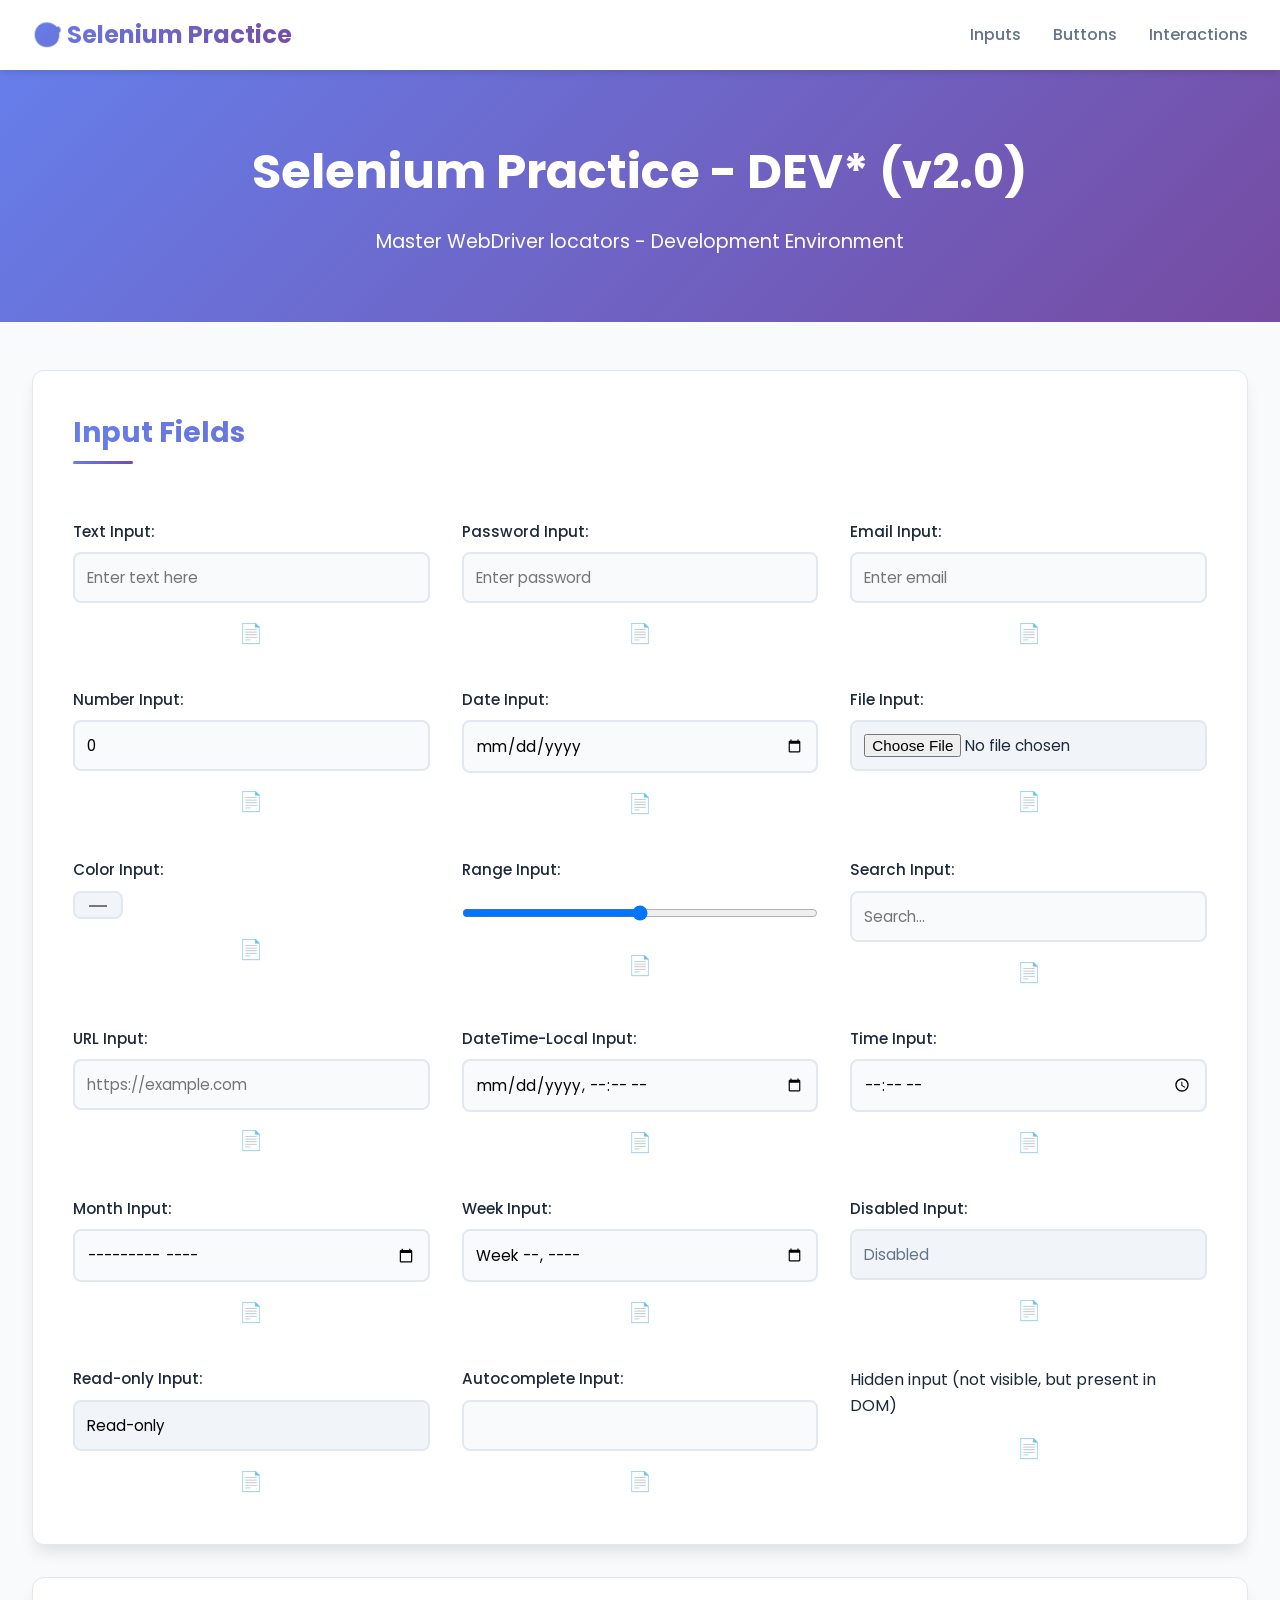
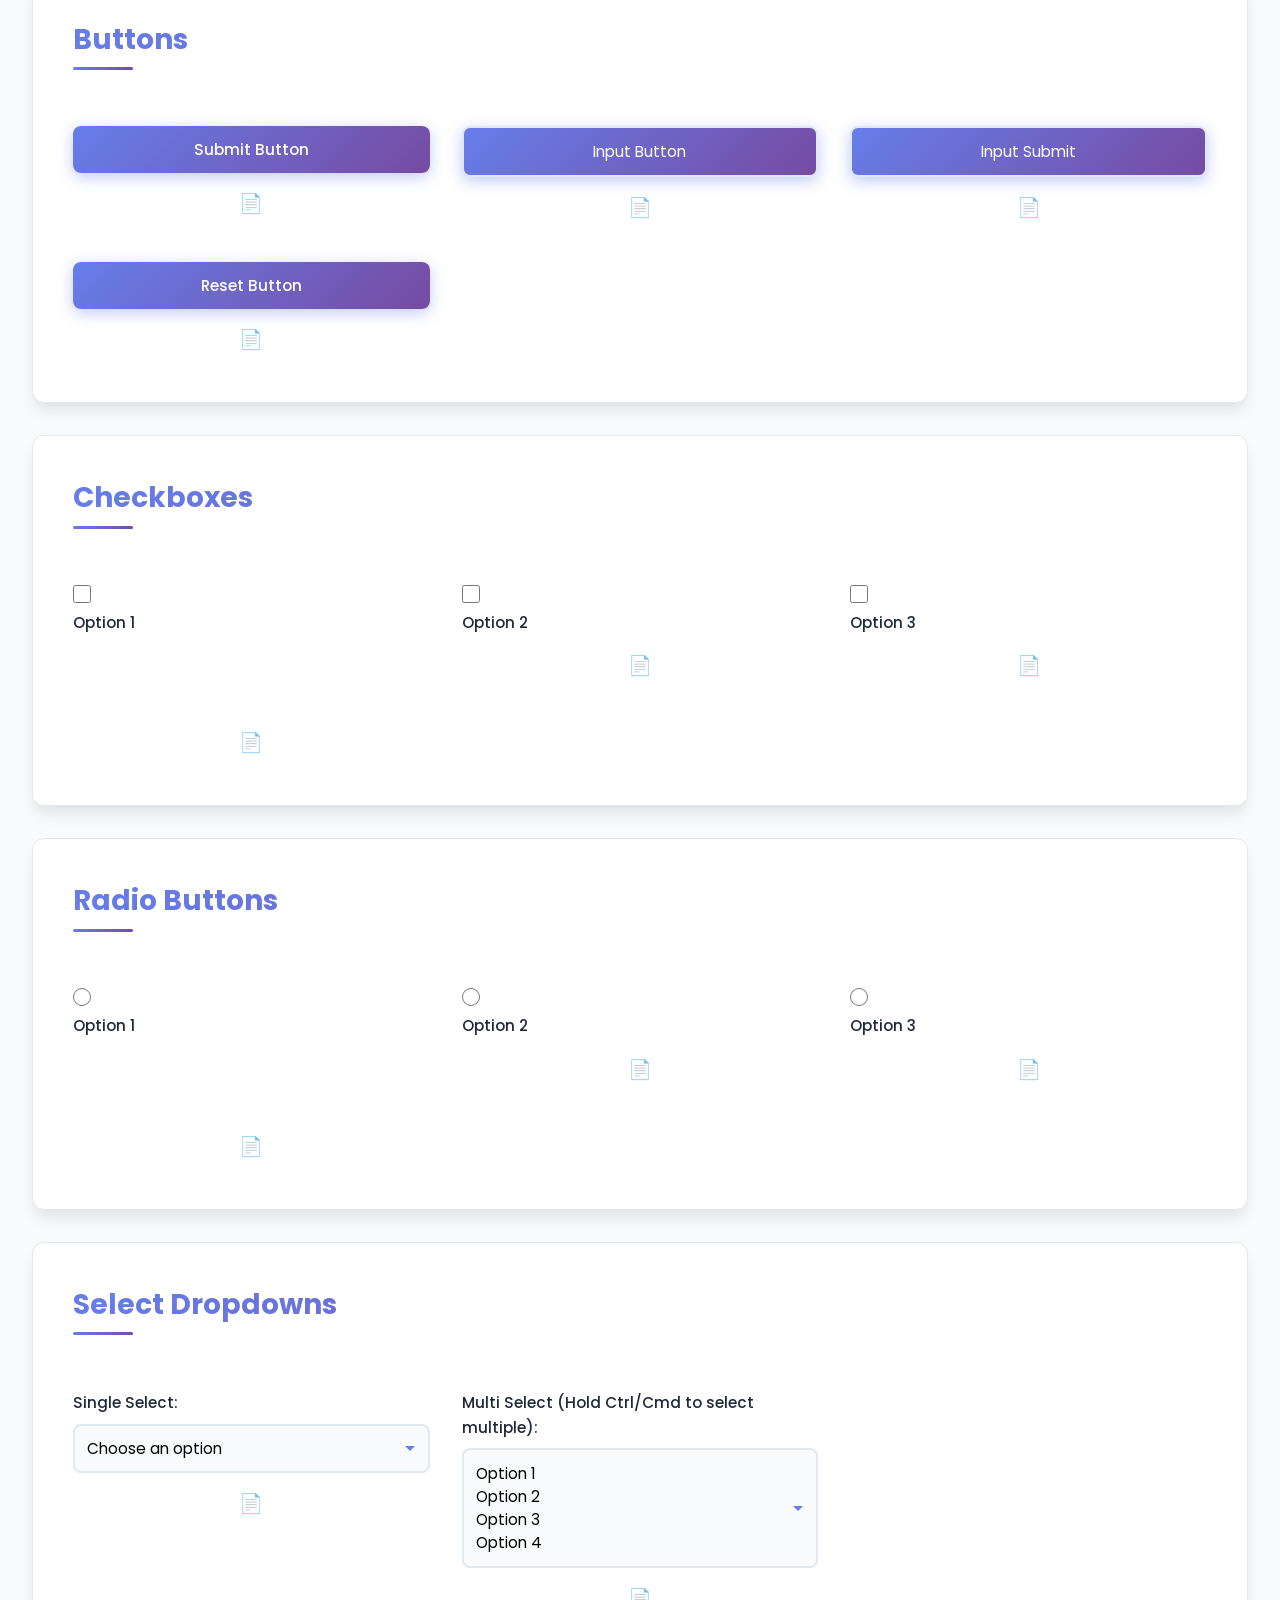
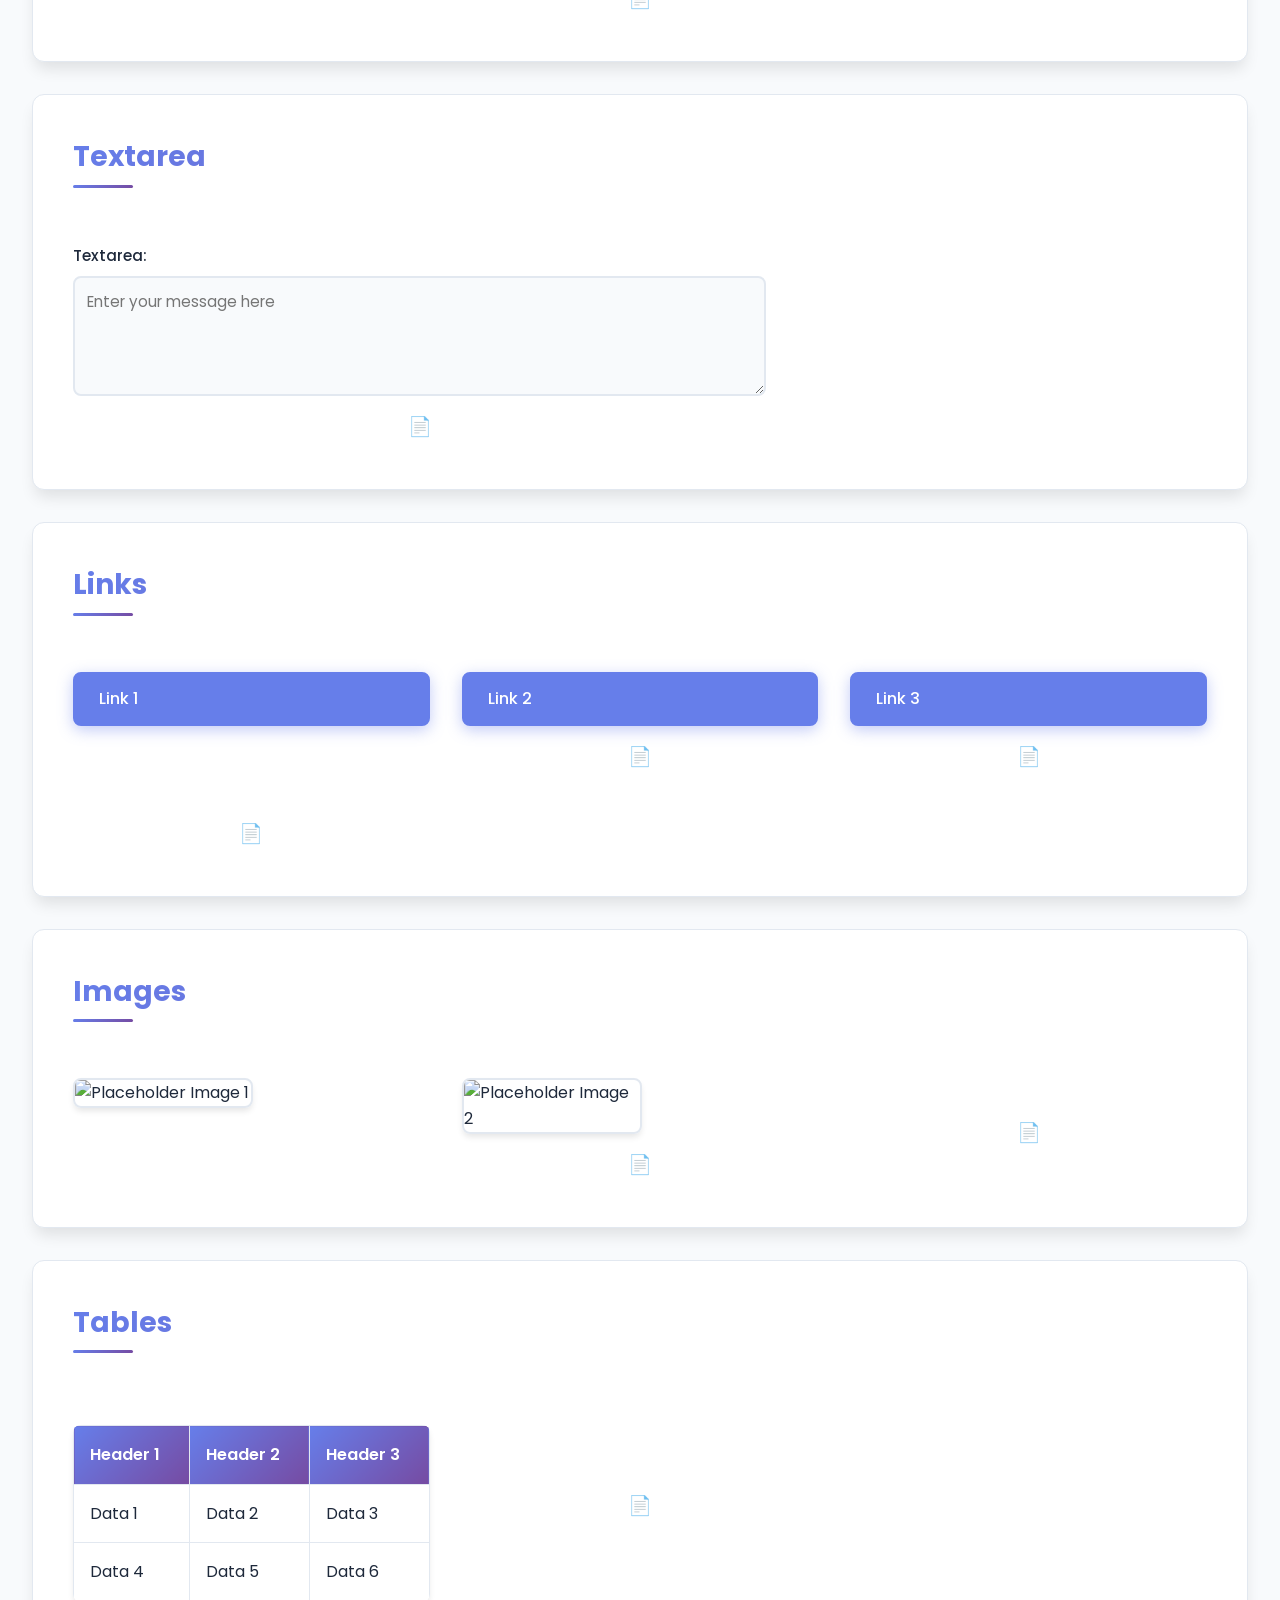
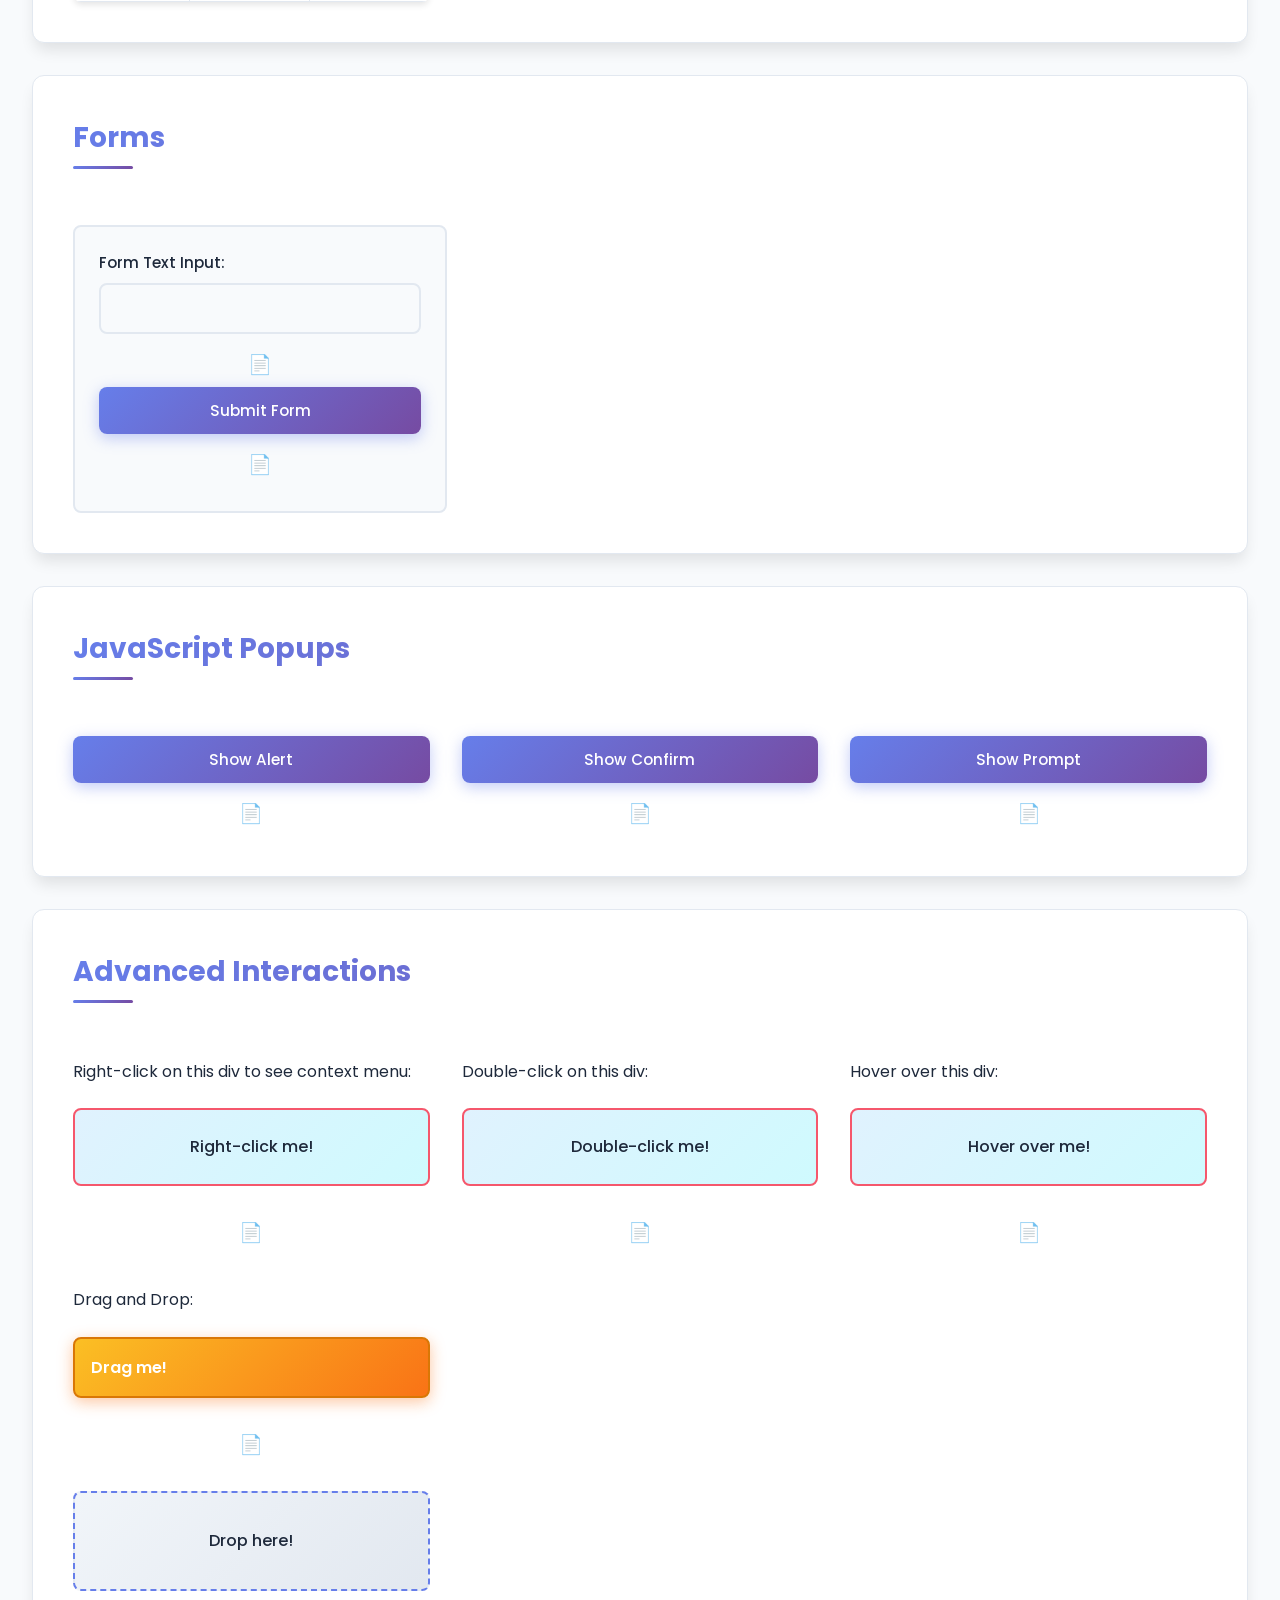
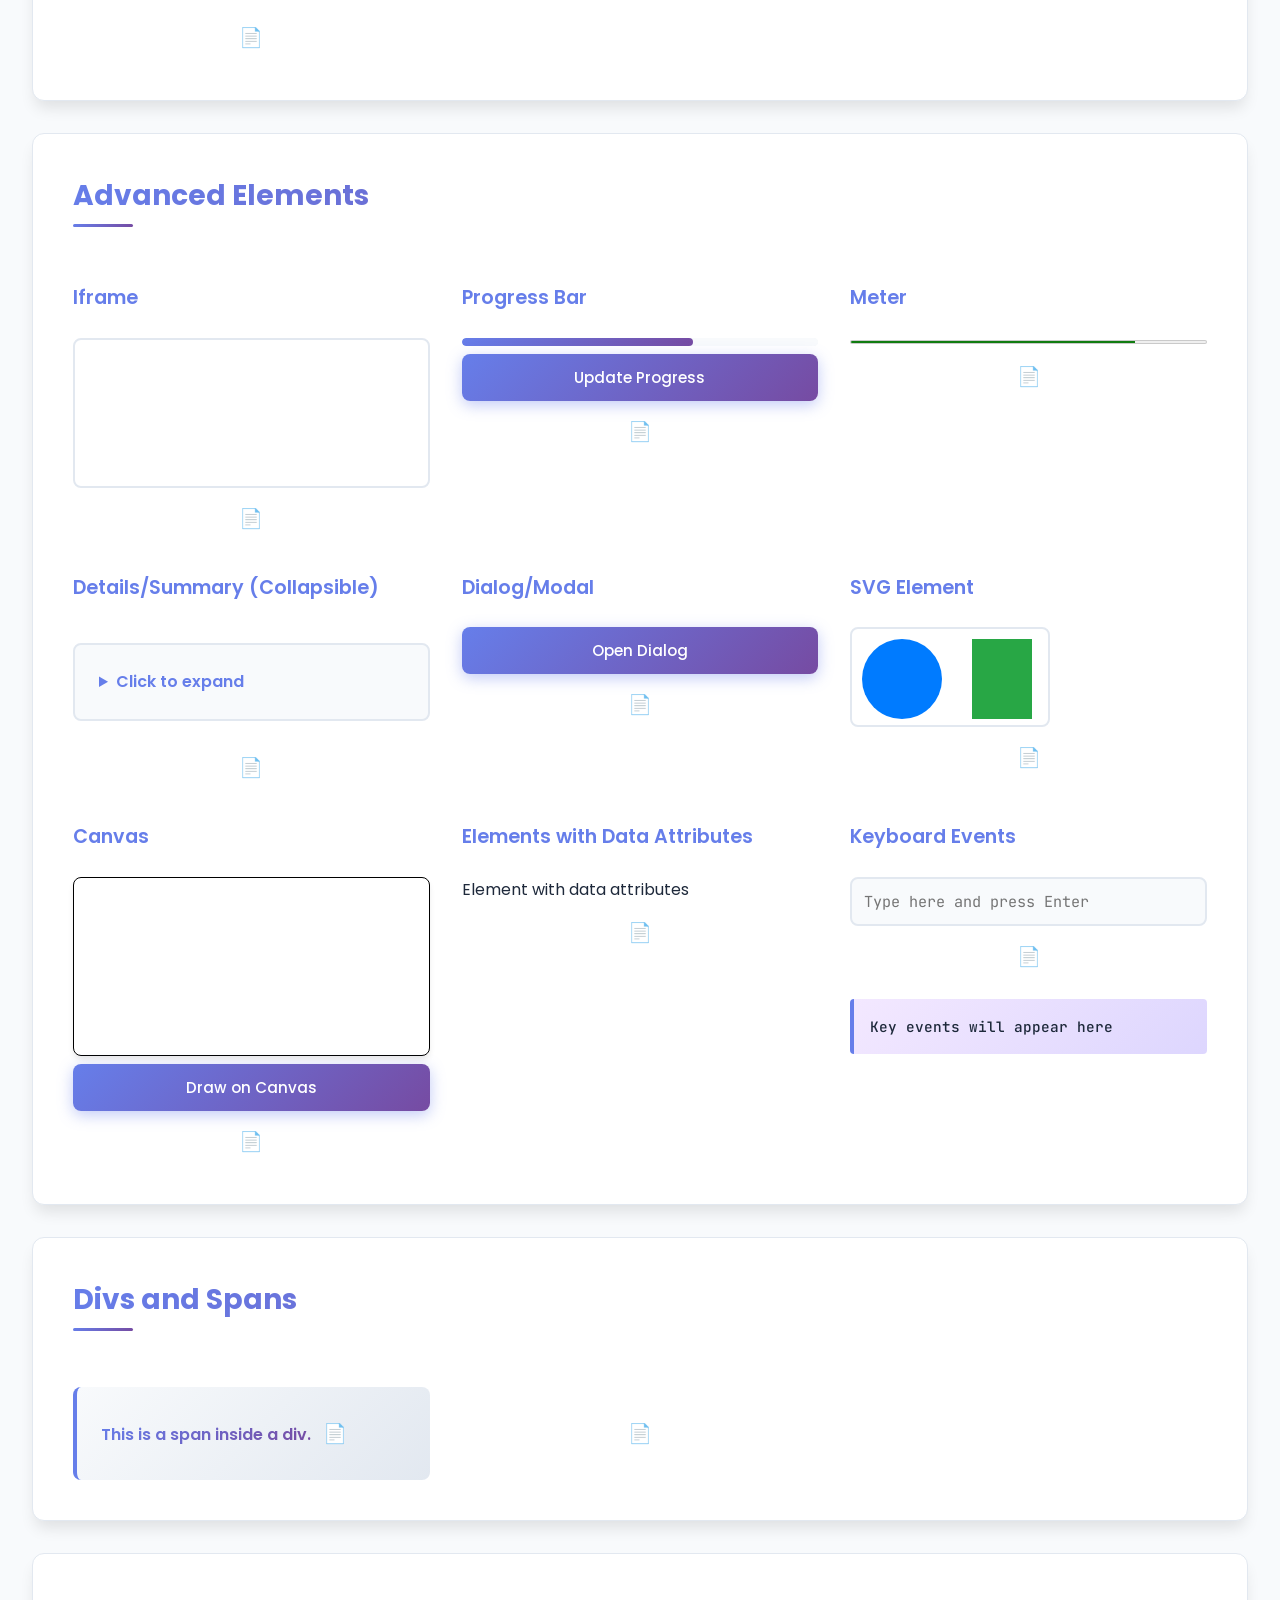
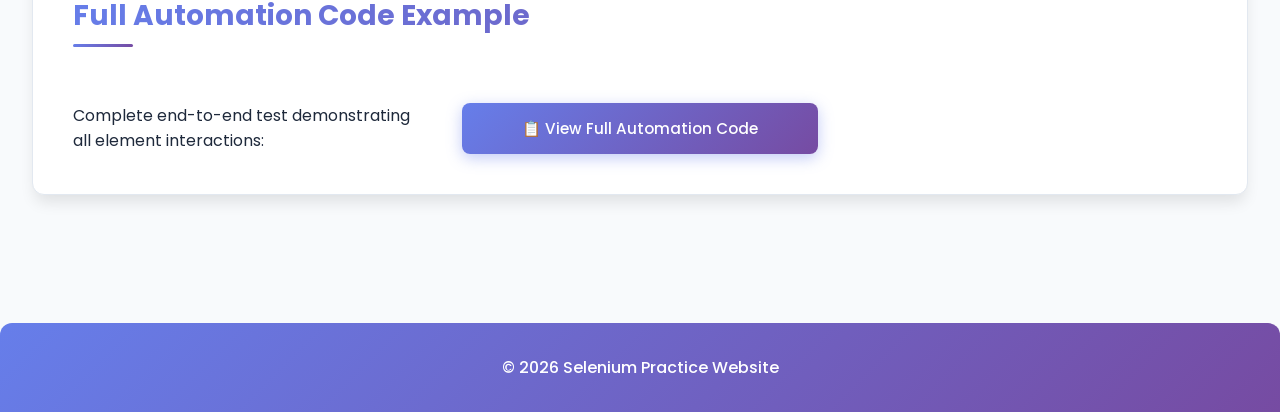
==== commit 0139ef95: "Update index.html" ====
--- a/dev/index.html
+++ b/dev/index.html
@@ -25,7 +25,7 @@
 
     <header class="hero">
         <div class="hero-content">
-            <h1>Selenium Practice - DEV (v2.0)</h1>
+            <h1>Selenium Practice - DEV* (v2.0)</h1>
             <p>Master WebDriver locators - Development Environment</p>
         </div>
     </header>
